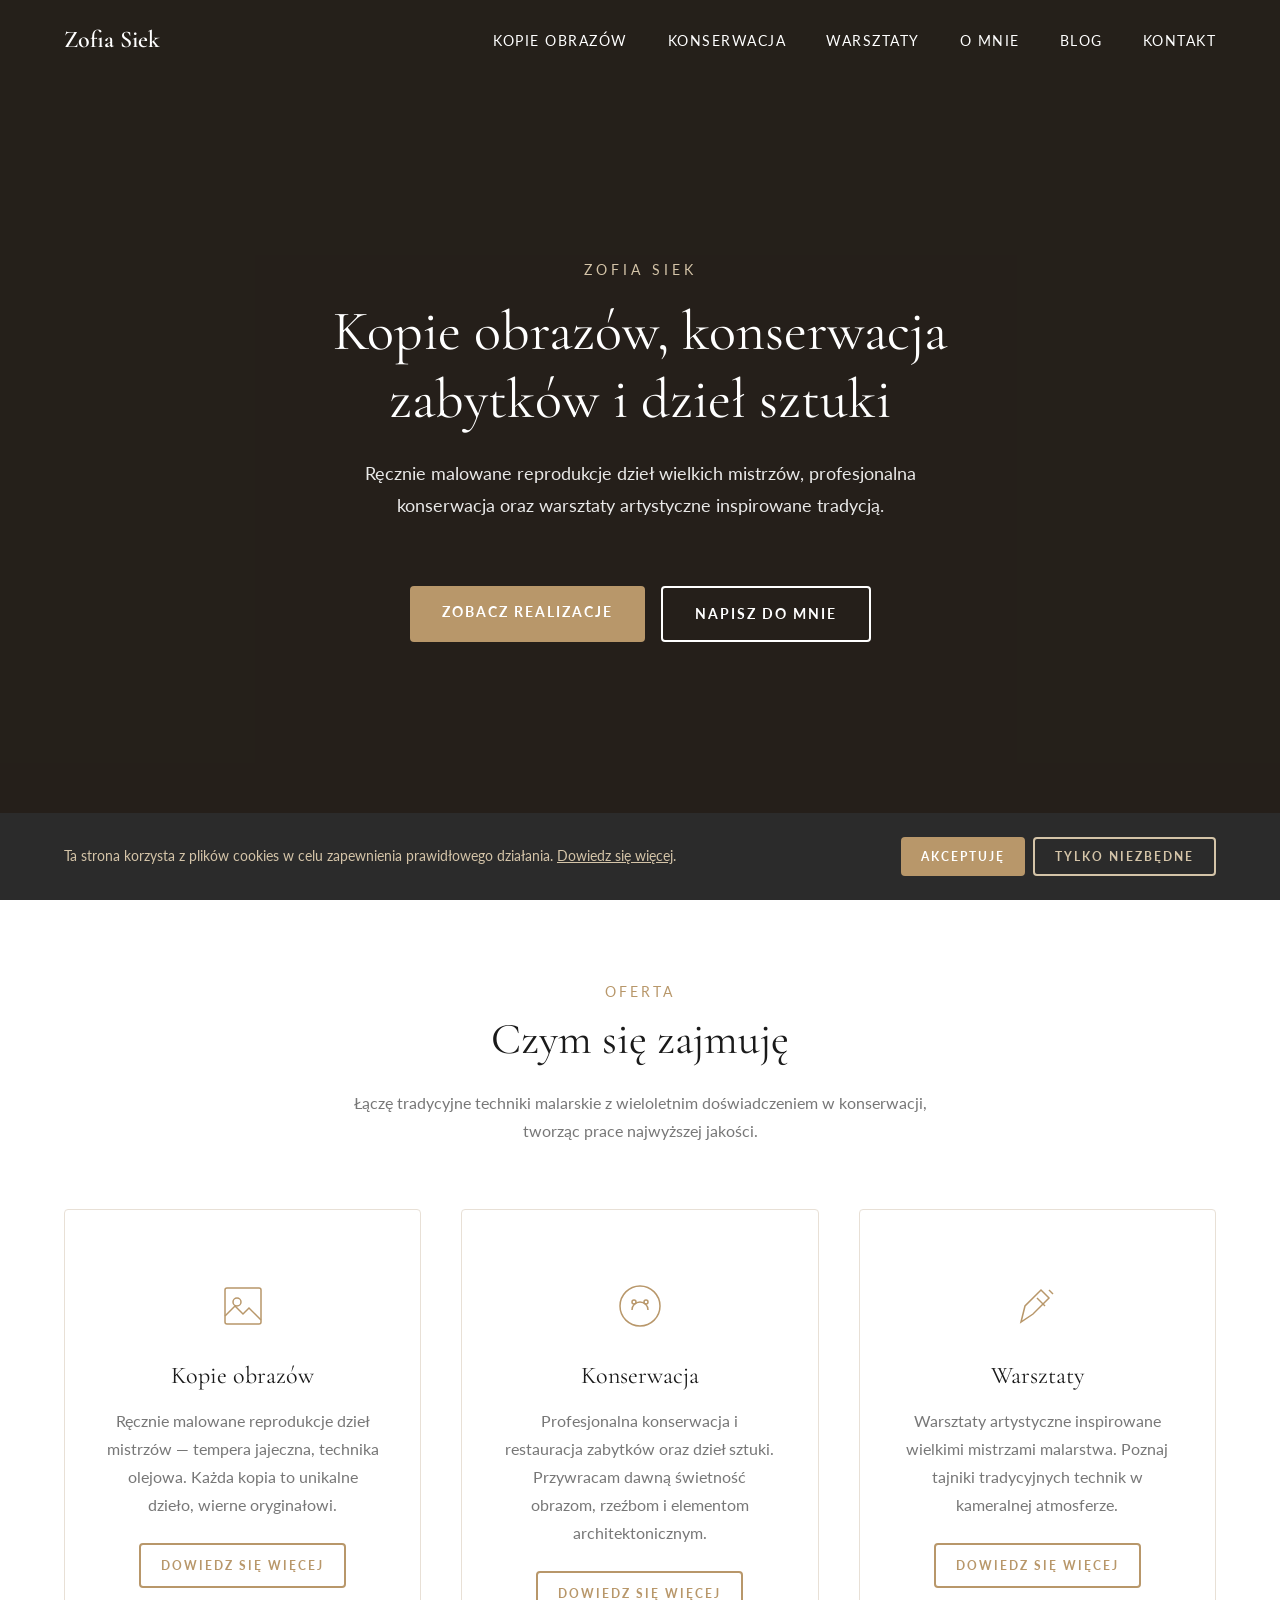
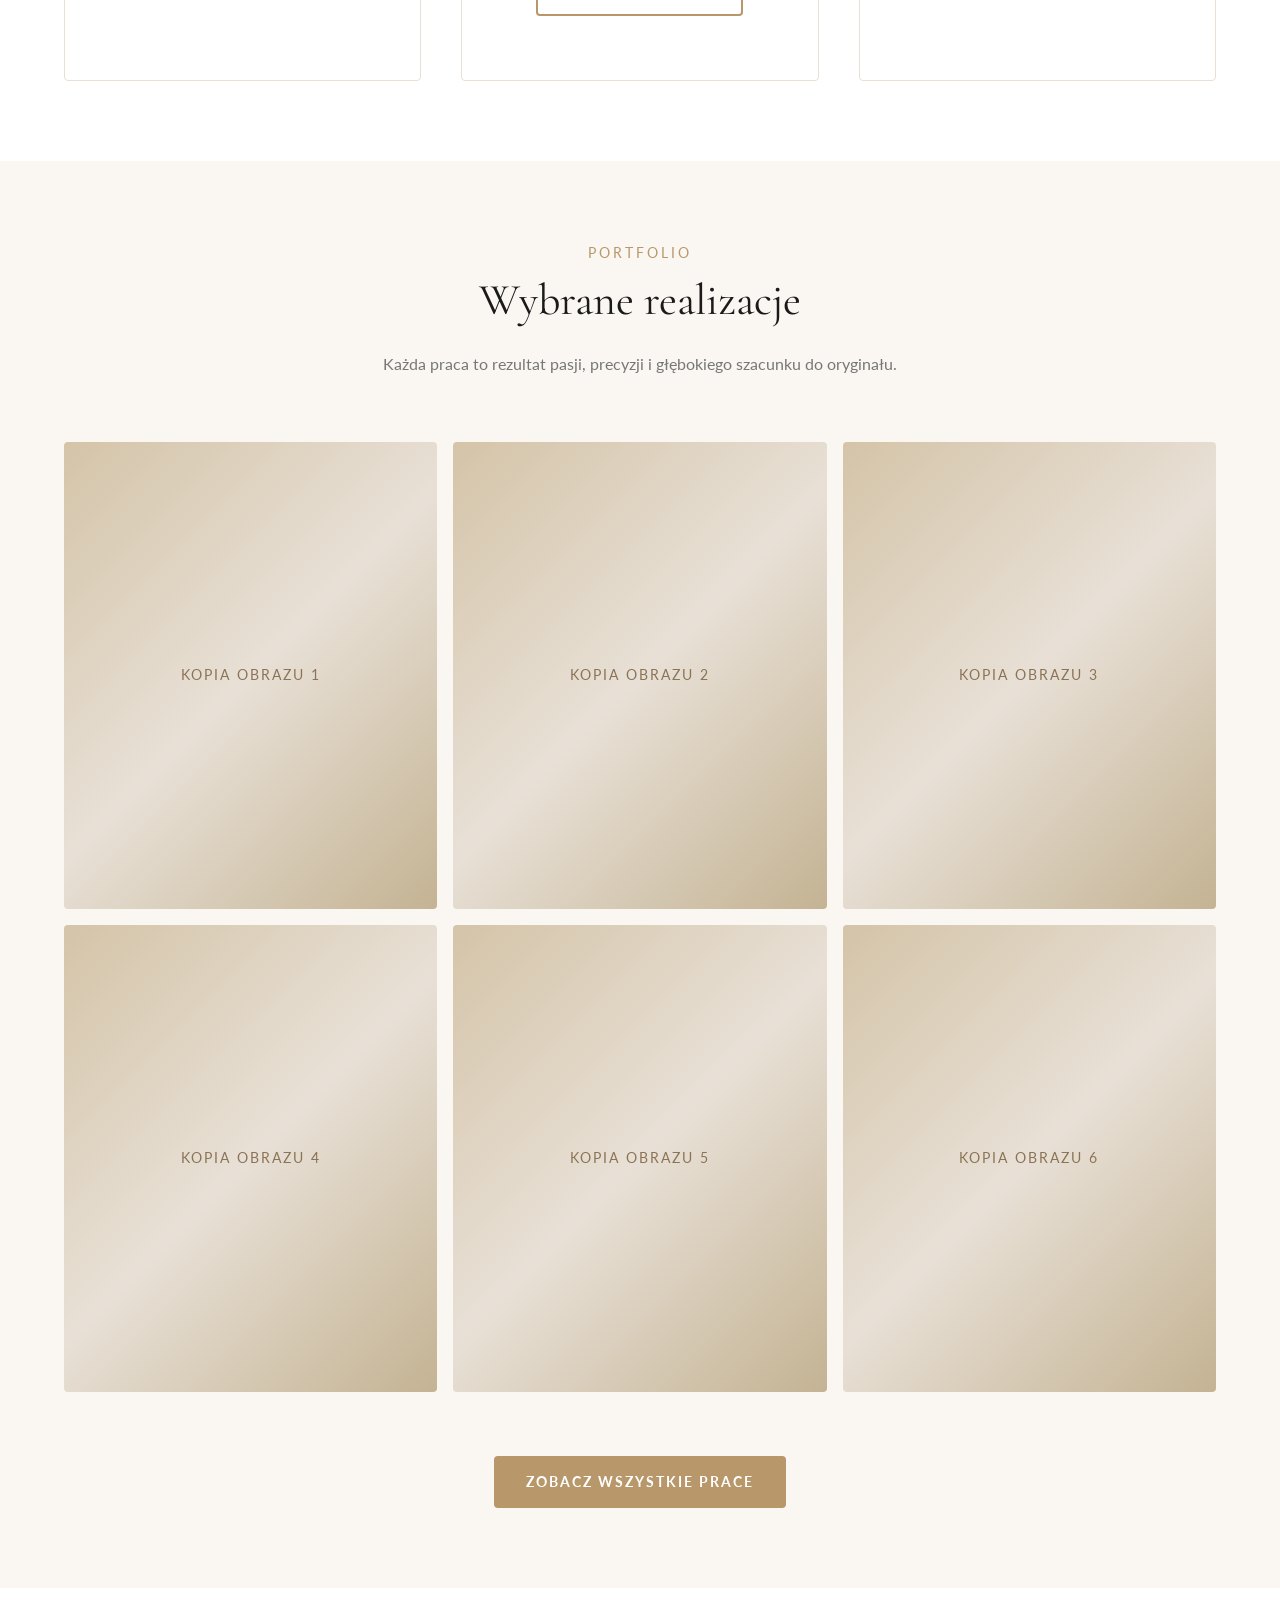
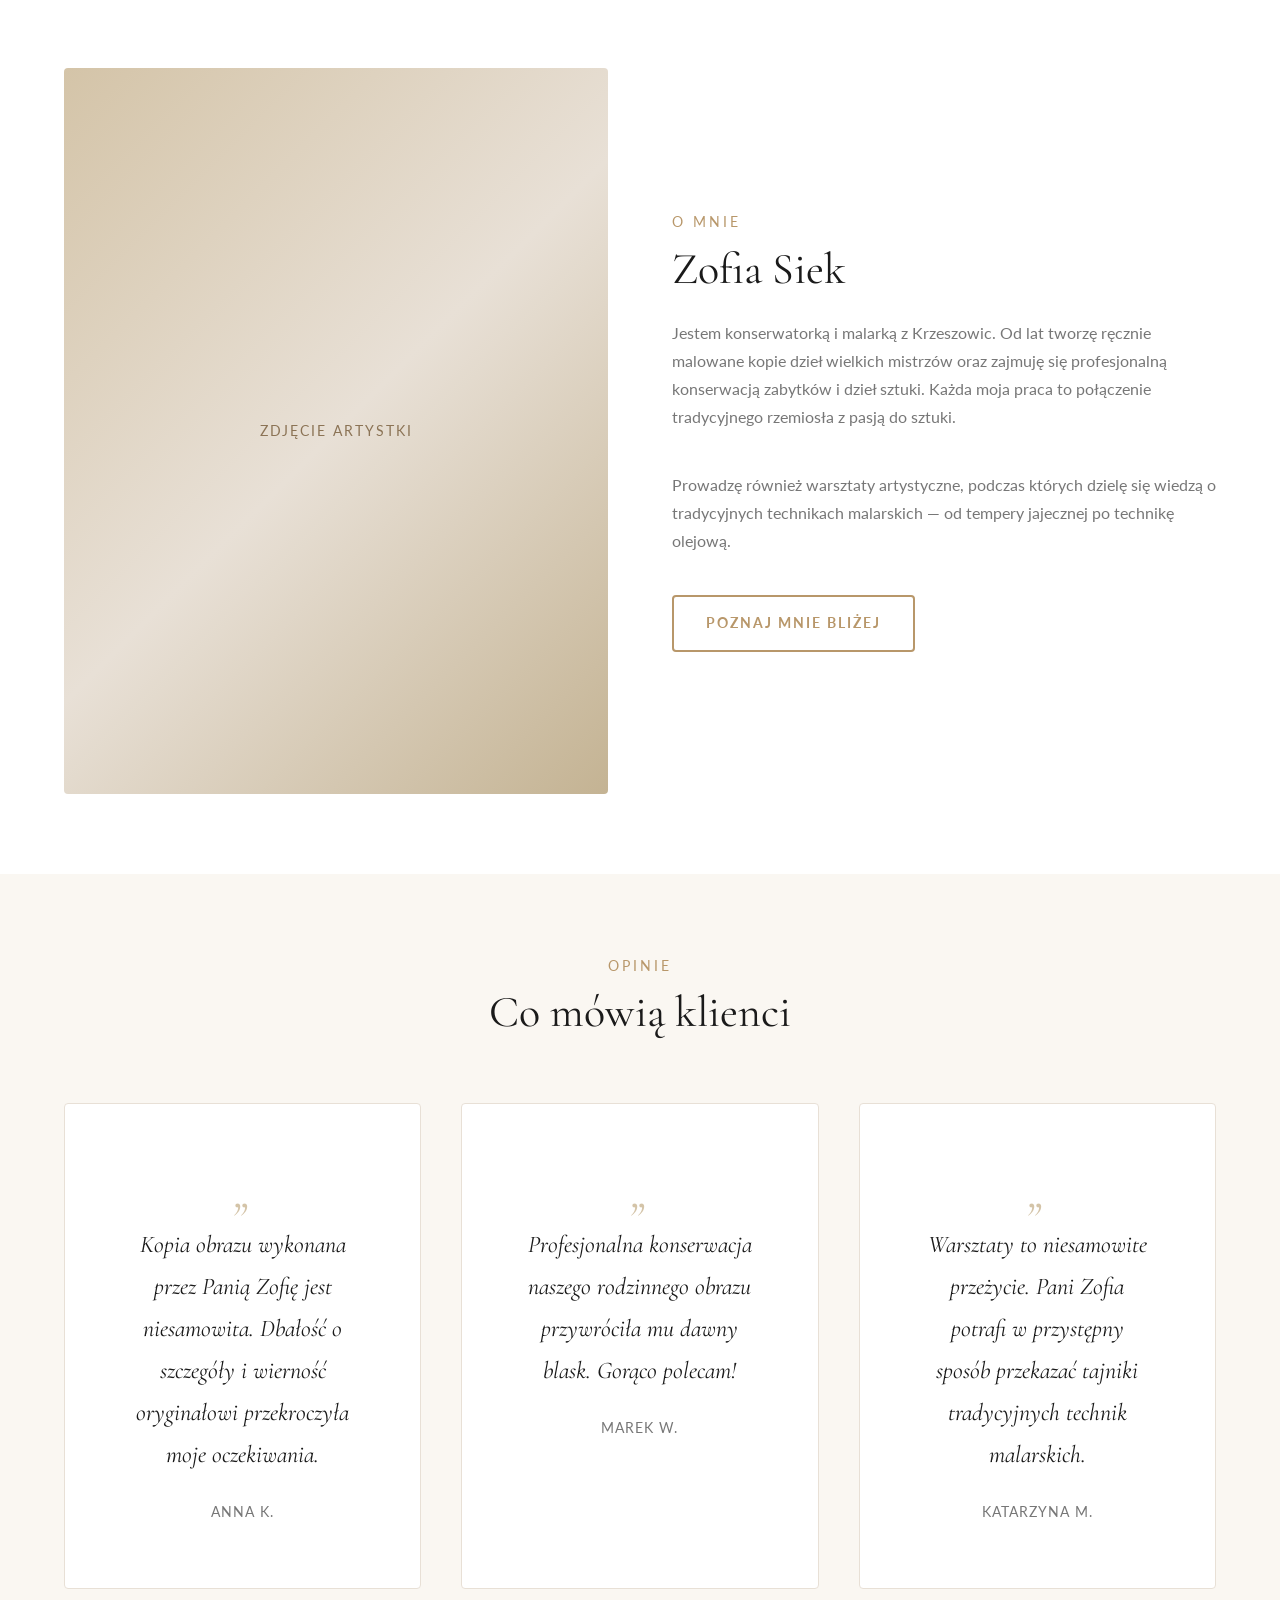
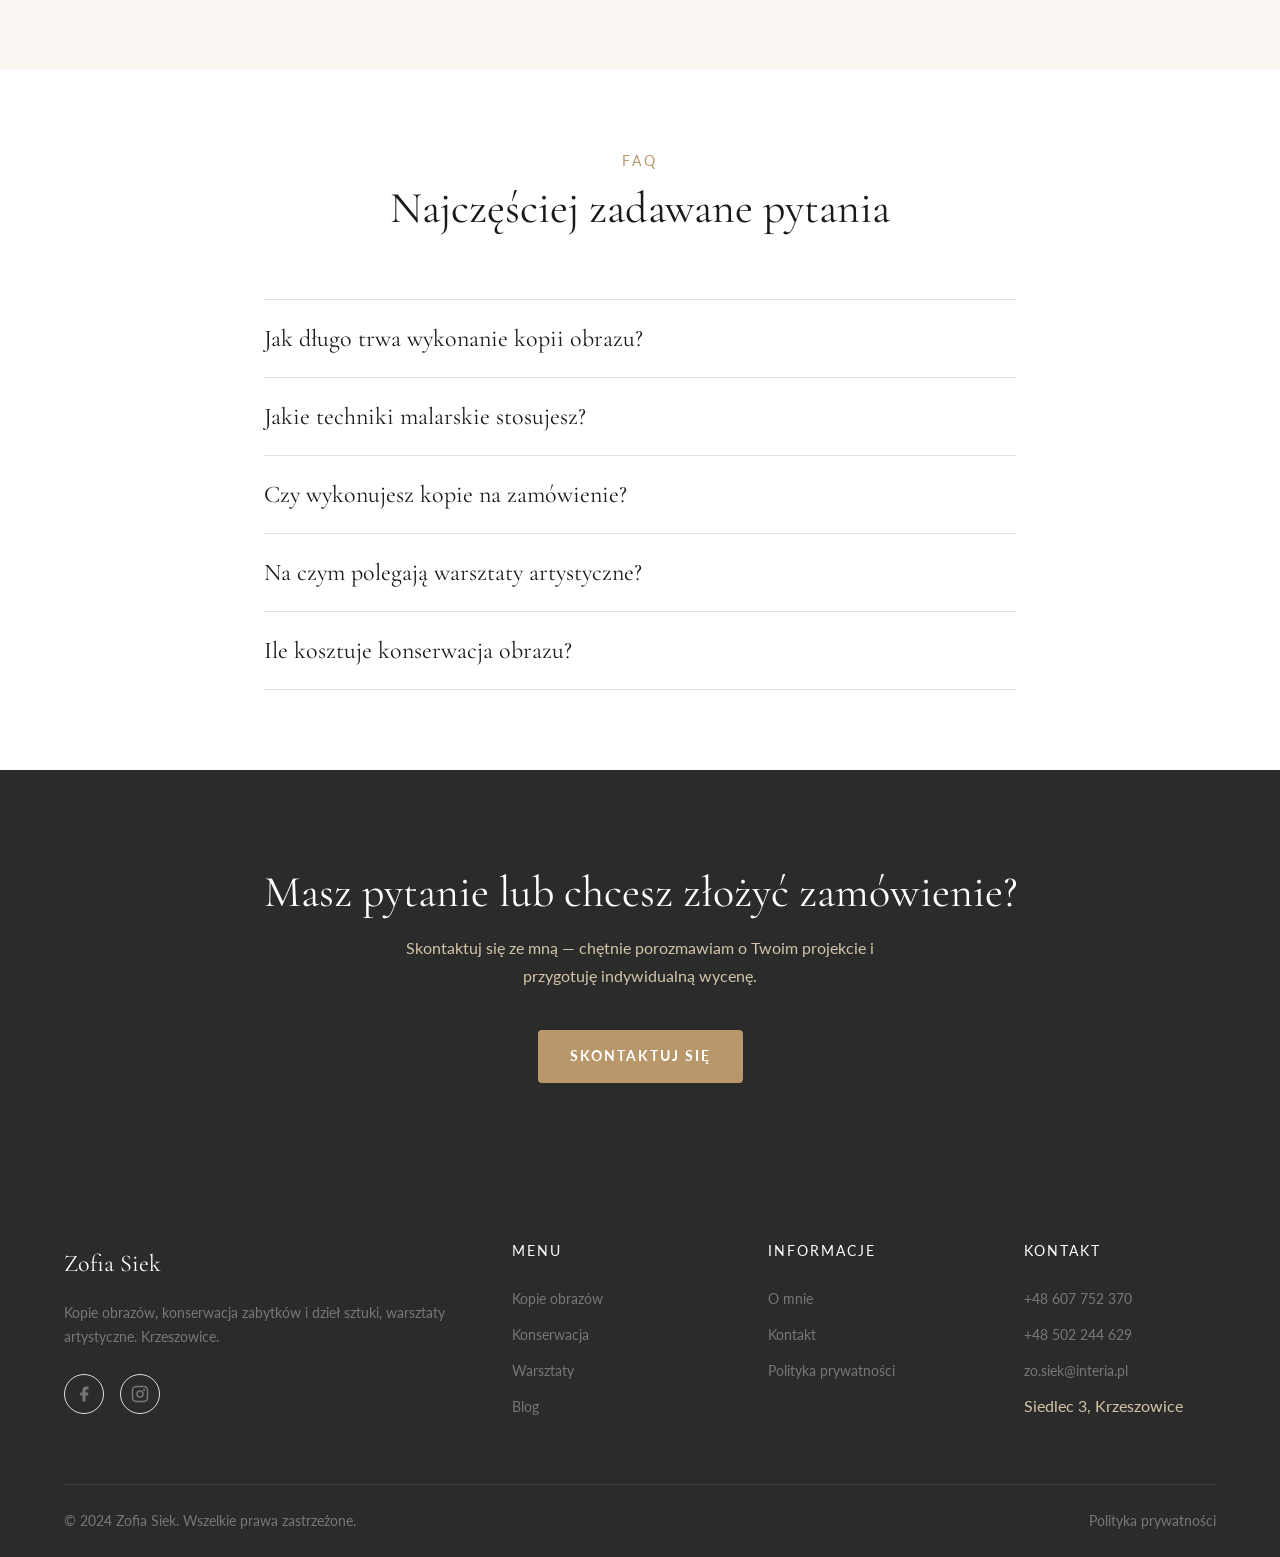
==== index.html @ 78a15cb3 "update" ====
<!DOCTYPE html>
<html lang="pl">
<head>
  <meta charset="UTF-8">
  <meta name="viewport" content="width=device-width, initial-scale=1.0">
  <title>Zofia Siek — Kopie obrazów, konserwacja zabytków i dzieł sztuki</title>
  <meta name="description" content="Ręcznie malowane kopie obrazów, profesjonalna konserwacja zabytków i dzieł sztuki oraz warsztaty artystyczne. Zofia Siek — Krzeszowice.">
  <meta name="keywords" content="kopie obrazów, konserwacja zabytków, konserwacja dzieł sztuki, warsztaty artystyczne, malarstwo, tempera, Krzeszowice">
  <meta name="author" content="Zofia Siek">
  <meta name="robots" content="index, follow">
  <link rel="canonical" href="https://zofiasiek.pl/">

  <!-- Open Graph -->
  <meta property="og:type" content="website">
  <meta property="og:title" content="Zofia Siek — Kopie obrazów, konserwacja zabytków i dzieł sztuki">
  <meta property="og:description" content="Ręcznie malowane kopie obrazów, profesjonalna konserwacja zabytków i dzieł sztuki oraz warsztaty artystyczne.">
  <meta property="og:url" content="https://zofiasiek.pl/">
  <meta property="og:locale" content="pl_PL">
  <meta property="og:site_name" content="Zofia Siek">

  <!-- Fonts -->
  <link rel="preconnect" href="https://fonts.googleapis.com">
  <link rel="preconnect" href="https://fonts.gstatic.com" crossorigin>
  <link href="https://fonts.googleapis.com/css2?family=Cormorant+Garamond:ital,wght@0,400;0,500;0,600;1,400&family=Lato:wght@300;400;700&display=swap" rel="stylesheet">

  <link rel="stylesheet" href="css/style.css">

  <!-- Structured Data -->
  <script type="application/ld+json">
  {
    "@context": "https://schema.org",
    "@type": "LocalBusiness",
    "name": "Zofia Siek — Kopie obrazów i konserwacja",
    "description": "Ręcznie malowane kopie obrazów, konserwacja zabytków i dzieł sztuki, warsztaty artystyczne",
    "url": "https://zofiasiek.pl",
    "telephone": "+48607752370",
    "email": "zo.siek@interia.pl",
    "address": {
      "@type": "PostalAddress",
      "streetAddress": "Siedlec 3",
      "addressLocality": "Krzeszowice",
      "addressCountry": "PL"
    },
    "sameAs": [
      "https://pl-pl.facebook.com/Zofia.siekart",
      "https://www.instagram.com/zofia.siekart/"
    ]
  }
  </script>
</head>
<body>

  <!-- Header -->
  <header class="header header--transparent">
    <div class="header__inner">
      <a href="index.html" class="header__logo">Zofia Siek</a>
      <nav>
        <button class="nav__toggle" aria-label="Otwórz menu nawigacji">
          <span></span><span></span><span></span>
        </button>
        <ul class="nav__list">
          <li><a href="kopie-obrazow.html" class="nav__link">Kopie obrazów</a></li>
          <li><a href="konserwacja.html" class="nav__link">Konserwacja</a></li>
          <li><a href="warsztaty.html" class="nav__link">Warsztaty</a></li>
          <li><a href="o-mnie.html" class="nav__link">O mnie</a></li>
          <li><a href="blog.html" class="nav__link">Blog</a></li>
          <li><a href="kontakt.html" class="nav__link">Kontakt</a></li>
        </ul>
      </nav>
    </div>
  </header>
  <div class="mobile-nav-overlay"></div>

  <!-- Hero -->
  <section class="hero">
    <div class="hero__bg" style="background-image: url('img/hero.jpg');"></div>
    <div class="hero__content">
      <p class="hero__subtitle">Zofia Siek</p>
      <h1 class="hero__title">Kopie obrazów, konserwacja zabytków i&nbsp;dzieł sztuki</h1>
      <p class="hero__description">Ręcznie malowane reprodukcje dzieł wielkich mistrzów, profesjonalna konserwacja oraz warsztaty artystyczne inspirowane tradycją.</p>
      <div class="hero__actions">
        <a href="kopie-obrazow.html" class="btn btn--primary">Zobacz realizacje</a>
        <a href="kontakt.html" class="btn btn--white">Napisz do mnie</a>
      </div>
    </div>
  </section>

  <!-- Services -->
  <section class="section text-center">
    <div class="container">
      <p class="section-subtitle reveal">Oferta</p>
      <h2 class="section-title reveal">Czym się zajmuję</h2>
      <p class="section-description reveal">Łączę tradycyjne techniki malarskie z wieloletnim doświadczeniem w konserwacji, tworząc prace najwyższej jakości.</p>

      <div class="grid grid--3">
        <!-- Kopie -->
        <div class="service-card reveal">
          <div class="service-card__icon">
            <svg viewBox="0 0 48 48"><rect x="6" y="6" width="36" height="36" rx="2"/><circle cx="18" cy="20" r="4"/><path d="M6 34l10-10 8 8 6-6 12 12"/></svg>
          </div>
          <h3 class="service-card__title">Kopie obrazów</h3>
          <p class="service-card__text">Ręcznie malowane reprodukcje dzieł mistrzów — tempera jajeczna, technika olejowa. Każda kopia to unikalne dzieło, wierne oryginałowi.</p>
          <a href="kopie-obrazow.html" class="btn btn--outline btn--small">Dowiedz się więcej</a>
        </div>

        <!-- Konserwacja -->
        <div class="service-card reveal">
          <div class="service-card__icon">
            <svg viewBox="0 0 48 48"><path d="M24 4C12.95 4 4 12.95 4 24s8.95 20 20 20 20-8.95 20-20S35.05 4 24 4z"/><path d="M16 28c0-4.42 3.58-8 8-8s8 3.58 8 8"/><circle cx="18" cy="20" r="2"/><circle cx="30" cy="20" r="2"/></svg>
          </div>
          <h3 class="service-card__title">Konserwacja</h3>
          <p class="service-card__text">Profesjonalna konserwacja i restauracja zabytków oraz dzieł sztuki. Przywracam dawną świetność obrazom, rzeźbom i elementom architektonicznym.</p>
          <a href="konserwacja.html" class="btn btn--outline btn--small">Dowiedz się więcej</a>
        </div>

        <!-- Warsztaty -->
        <div class="service-card reveal">
          <div class="service-card__icon">
            <svg viewBox="0 0 48 48"><path d="M8 40l4-16L28 8l8 8-16 16z"/><path d="M24 16l8 8"/><path d="M36 8l4 4"/></svg>
          </div>
          <h3 class="service-card__title">Warsztaty</h3>
          <p class="service-card__text">Warsztaty artystyczne inspirowane wielkimi mistrzami malarstwa. Poznaj tajniki tradycyjnych technik w kameralnej atmosferze.</p>
          <a href="warsztaty.html" class="btn btn--outline btn--small">Dowiedz się więcej</a>
        </div>
      </div>
    </div>
  </section>

  <!-- Gallery Preview -->
  <section class="section section--warm text-center">
    <div class="container">
      <p class="section-subtitle reveal">Portfolio</p>
      <h2 class="section-title reveal">Wybrane realizacje</h2>
      <p class="section-description reveal">Każda praca to rezultat pasji, precyzji i głębokiego szacunku do oryginału.</p>

      <div class="gallery-grid reveal">
        <div class="gallery-item">
          <div class="img-placeholder">Kopia obrazu 1</div>
          <div class="gallery-item__overlay">
            <span class="gallery-item__title">Dama z gronostajem</span>
            <span class="gallery-item__meta">Kopia — tempera jajeczna</span>
          </div>
        </div>
        <div class="gallery-item">
          <div class="img-placeholder">Kopia obrazu 2</div>
          <div class="gallery-item__overlay">
            <span class="gallery-item__title">Madonna Sykstyńska</span>
            <span class="gallery-item__meta">Kopia — technika olejowa</span>
          </div>
        </div>
        <div class="gallery-item">
          <div class="img-placeholder">Kopia obrazu 3</div>
          <div class="gallery-item__overlay">
            <span class="gallery-item__title">Konserwacja ołtarza</span>
            <span class="gallery-item__meta">Konserwacja — drewno polichromowane</span>
          </div>
        </div>
        <div class="gallery-item">
          <div class="img-placeholder">Kopia obrazu 4</div>
          <div class="gallery-item__overlay">
            <span class="gallery-item__title">Portret renesansowy</span>
            <span class="gallery-item__meta">Kopia — technika olejowa</span>
          </div>
        </div>
        <div class="gallery-item">
          <div class="img-placeholder">Kopia obrazu 5</div>
          <div class="gallery-item__overlay">
            <span class="gallery-item__title">Ikona bizantyjska</span>
            <span class="gallery-item__meta">Kopia — tempera na desce</span>
          </div>
        </div>
        <div class="gallery-item">
          <div class="img-placeholder">Kopia obrazu 6</div>
          <div class="gallery-item__overlay">
            <span class="gallery-item__title">Pejzaż romantyczny</span>
            <span class="gallery-item__meta">Kopia — technika olejowa</span>
          </div>
        </div>
      </div>

      <div style="margin-top: var(--space-xl);">
        <a href="kopie-obrazow.html" class="btn btn--primary reveal">Zobacz wszystkie prace</a>
      </div>
    </div>
  </section>

  <!-- About Teaser -->
  <section class="section">
    <div class="container">
      <div class="about-teaser">
        <div class="about-teaser__image reveal">
          <div class="img-placeholder" style="height: 100%;">Zdjęcie artystki</div>
        </div>
        <div class="reveal">
          <p class="about-teaser__subtitle">O mnie</p>
          <h2 class="about-teaser__title">Zofia Siek</h2>
          <p class="about-teaser__text">
            Jestem konserwatorką i malarką z Krzeszowic. Od lat tworzę ręcznie malowane kopie dzieł wielkich mistrzów oraz zajmuję się profesjonalną konserwacją zabytków i dzieł sztuki. Każda moja praca to połączenie tradycyjnego rzemiosła z pasją do sztuki.
          </p>
          <p class="about-teaser__text">
            Prowadzę również warsztaty artystyczne, podczas których dzielę się wiedzą o tradycyjnych technikach malarskich — od tempery jajecznej po technikę olejową.
          </p>
          <a href="o-mnie.html" class="btn btn--outline">Poznaj mnie bliżej</a>
        </div>
      </div>
    </div>
  </section>

  <!-- Testimonials -->
  <section class="section section--warm text-center">
    <div class="container">
      <p class="section-subtitle reveal">Opinie</p>
      <h2 class="section-title reveal">Co mówią klienci</h2>

      <div class="grid grid--3" style="margin-top: var(--space-xl);">
        <div class="testimonial-card reveal">
          <div class="testimonial-card__quote">
            Kopia obrazu wykonana przez Panią Zofię jest niesamowita. Dbałość o szczegóły i wierność oryginałowi przekroczyła moje oczekiwania.
          </div>
          <p class="testimonial-card__author">Anna K.</p>
        </div>
        <div class="testimonial-card reveal">
          <div class="testimonial-card__quote">
            Profesjonalna konserwacja naszego rodzinnego obrazu przywróciła mu dawny blask. Gorąco polecam!
          </div>
          <p class="testimonial-card__author">Marek W.</p>
        </div>
        <div class="testimonial-card reveal">
          <div class="testimonial-card__quote">
            Warsztaty to niesamowite przeżycie. Pani Zofia potrafi w przystępny sposób przekazać tajniki tradycyjnych technik malarskich.
          </div>
          <p class="testimonial-card__author">Katarzyna M.</p>
        </div>
      </div>
    </div>
  </section>

  <!-- FAQ -->
  <section class="section">
    <div class="container container--narrow">
      <div class="text-center">
        <p class="section-subtitle reveal">FAQ</p>
        <h2 class="section-title reveal">Najczęściej zadawane pytania</h2>
      </div>

      <div class="faq-list" style="margin-top: var(--space-xl);">
        <div class="faq-item reveal">
          <button class="faq-item__question">
            Jak długo trwa wykonanie kopii obrazu?
            <svg class="faq-item__icon" viewBox="0 0 24 24"><line x1="12" y1="5" x2="12" y2="19"/><line x1="5" y1="12" x2="19" y2="12"/></svg>
          </button>
          <div class="faq-item__answer">
            <p>Czas realizacji zależy od rozmiaru i stopnia skomplikowania dzieła. Proste kopie mogą powstać w ciągu 2–4 tygodni, natomiast bardziej złożone prace mogą wymagać 2–3 miesięcy. Każde zlecenie wyceniam indywidualnie.</p>
          </div>
        </div>

        <div class="faq-item reveal">
          <button class="faq-item__question">
            Jakie techniki malarskie stosujesz?
            <svg class="faq-item__icon" viewBox="0 0 24 24"><line x1="12" y1="5" x2="12" y2="19"/><line x1="5" y1="12" x2="19" y2="12"/></svg>
          </button>
          <div class="faq-item__answer">
            <p>Pracuję głównie w technice tempery jajecznej oraz w technice olejowej. Dobór techniki zależy od oryginału — staram się jak najwierniej oddać charakter pierwowzoru.</p>
          </div>
        </div>

        <div class="faq-item reveal">
          <button class="faq-item__question">
            Czy wykonujesz kopie na zamówienie?
            <svg class="faq-item__icon" viewBox="0 0 24 24"><line x1="12" y1="5" x2="12" y2="19"/><line x1="5" y1="12" x2="19" y2="12"/></svg>
          </button>
          <div class="faq-item__answer">
            <p>Tak, realizuję indywidualne zamówienia. Wystarczy skontaktować się ze mną z opisem lub zdjęciem oryginału, a przygotuję wycenę i termin realizacji.</p>
          </div>
        </div>

        <div class="faq-item reveal">
          <button class="faq-item__question">
            Na czym polegają warsztaty artystyczne?
            <svg class="faq-item__icon" viewBox="0 0 24 24"><line x1="12" y1="5" x2="12" y2="19"/><line x1="5" y1="12" x2="19" y2="12"/></svg>
          </button>
          <div class="faq-item__answer">
            <p>Warsztaty obejmują naukę tradycyjnych technik malarskich — od przygotowania podłoża, przez mieszanie pigmentów, po samo malowanie. Zajęcia prowadzę w kameralnych grupach, co pozwala na indywidualne podejście do każdego uczestnika.</p>
          </div>
        </div>

        <div class="faq-item reveal">
          <button class="faq-item__question">
            Ile kosztuje konserwacja obrazu?
            <svg class="faq-item__icon" viewBox="0 0 24 24"><line x1="12" y1="5" x2="12" y2="19"/><line x1="5" y1="12" x2="19" y2="12"/></svg>
          </button>
          <div class="faq-item__answer">
            <p>Koszt konserwacji zależy od stanu obiektu, jego rozmiaru i zakresu prac. Po wstępnych oględzinach przygotowuję szczegółową wycenę. Zapraszam do kontaktu w celu umówienia konsultacji.</p>
          </div>
        </div>
      </div>
    </div>
  </section>

  <!-- CTA -->
  <section class="section section--dark cta">
    <div class="container">
      <h2 class="cta__title reveal">Masz pytanie lub chcesz złożyć zamówienie?</h2>
      <p class="cta__text reveal">Skontaktuj się ze mną — chętnie porozmawiam o Twoim projekcie i przygotuję indywidualną wycenę.</p>
      <a href="kontakt.html" class="btn btn--primary reveal">Skontaktuj się</a>
    </div>
  </section>

  <!-- Footer -->
  <footer class="footer">
    <div class="container">
      <div class="footer__grid">
        <div>
          <div class="footer__brand">Zofia Siek</div>
          <p class="footer__description">Kopie obrazów, konserwacja zabytków i dzieł sztuki, warsztaty artystyczne. Krzeszowice.</p>
          <div class="social-links">
            <a href="https://pl-pl.facebook.com/Zofia.siekart" target="_blank" rel="noopener noreferrer" aria-label="Facebook">
              <svg viewBox="0 0 24 24"><path d="M18 2h-3a5 5 0 00-5 5v3H7v4h3v8h4v-8h3l1-4h-4V7a1 1 0 011-1h3z"/></svg>
            </a>
            <a href="https://www.instagram.com/zofia.siekart/" target="_blank" rel="noopener noreferrer" aria-label="Instagram">
              <svg viewBox="0 0 24 24"><rect x="2" y="2" width="20" height="20" rx="5" ry="5" fill="none" stroke="currentColor" stroke-width="2"/><circle cx="12" cy="12" r="4" fill="none" stroke="currentColor" stroke-width="2"/><circle cx="17.5" cy="6.5" r="1.5"/></svg>
            </a>
          </div>
        </div>
        <div>
          <h4 class="footer__heading">Menu</h4>
          <ul class="footer__links">
            <li><a href="kopie-obrazow.html">Kopie obrazów</a></li>
            <li><a href="konserwacja.html">Konserwacja</a></li>
            <li><a href="warsztaty.html">Warsztaty</a></li>
            <li><a href="blog.html">Blog</a></li>
          </ul>
        </div>
        <div>
          <h4 class="footer__heading">Informacje</h4>
          <ul class="footer__links">
            <li><a href="o-mnie.html">O mnie</a></li>
            <li><a href="kontakt.html">Kontakt</a></li>
            <li><a href="polityka-prywatnosci.html">Polityka prywatności</a></li>
          </ul>
        </div>
        <div>
          <h4 class="footer__heading">Kontakt</h4>
          <ul class="footer__links">
            <li><a href="tel:+48607752370">+48 607 752 370</a></li>
            <li><a href="tel:+48502244629">+48 502 244 629</a></li>
            <li><a href="mailto:zo.siek@interia.pl">zo.siek@interia.pl</a></li>
            <li>Siedlec 3, Krzeszowice</li>
          </ul>
        </div>
      </div>
      <div class="footer__bottom">
        <span>&copy; 2024 Zofia Siek. Wszelkie prawa zastrzeżone.</span>
        <a href="polityka-prywatnosci.html">Polityka prywatności</a>
      </div>
    </div>
  </footer>

  <!-- Cookie Consent -->
  <div class="cookie-banner" role="dialog" aria-label="Informacja o plikach cookies">
    <div class="cookie-banner__inner">
      <p class="cookie-banner__text">Ta strona korzysta z plików cookies w celu zapewnienia prawidłowego działania. <a href="polityka-prywatnosci.html">Dowiedz się więcej</a>.</p>
      <div class="cookie-banner__actions">
        <button class="btn btn--primary btn--small" data-accept>Akceptuję</button>
        <button class="btn btn--outline btn--small" data-reject style="border-color: var(--color-footer-text); color: var(--color-footer-text);">Tylko niezbędne</button>
      </div>
    </div>
  </div>

  <!-- Mobile Phone CTA -->
  <a href="tel:+48607752370" class="mobile-cta" aria-label="Zadzwoń">
    <svg viewBox="0 0 24 24"><path d="M22 16.92v3a2 2 0 01-2.18 2 19.79 19.79 0 01-8.63-3.07 19.5 19.5 0 01-6-6 19.79 19.79 0 01-3.07-8.67A2 2 0 014.11 2h3a2 2 0 012 1.72 12.84 12.84 0 00.7 2.81 2 2 0 01-.45 2.11L8.09 9.91a16 16 0 006 6l1.27-1.27a2 2 0 012.11-.45 12.84 12.84 0 002.81.7A2 2 0 0122 16.92z"/></svg>
  </a>

  <!-- Scroll to Top -->
  <button class="scroll-top" aria-label="Wróć na górę">
    <svg viewBox="0 0 24 24"><polyline points="18 15 12 9 6 15"/></svg>
  </button>

  <script src="js/main.js"></script>
</body>
</html>
---- css/style.css ----
/* ============================================================
   Zofia Siek — Kopie obrazów, konserwacja, warsztaty
   Design system & styles
   ============================================================ */

/* ----- 1. Custom Properties ----- */
:root {
  /* Colors */
  --color-bg: #ffffff;
  --color-bg-warm: #faf7f2;
  --color-bg-dark: #2b2b2b;
  --color-text: #2b2b2b;
  --color-heading: #1a1a1a;
  --color-muted: #777777;
  --color-accent: #b8976a;
  --color-accent-dark: #8b7355;
  --color-accent-light: #d4c4a8;
  --color-border: #e8e0d6;
  --color-footer-text: #d4c4a8;
  --color-white: #ffffff;
  --color-overlay: rgba(20, 18, 15, 0.55);
  --color-success: #4a7c59;
  --color-error: #c0392b;

  /* Typography */
  --font-heading: 'Cormorant Garamond', 'Georgia', serif;
  --font-body: 'Lato', 'Segoe UI', sans-serif;
  --fs-base: 1rem;
  --fs-sm: 0.875rem;
  --fs-lg: 1.125rem;
  --fs-xl: 1.5rem;
  --fs-2xl: 2rem;
  --fs-3xl: 2.75rem;
  --fs-4xl: 3.5rem;
  --lh-body: 1.75;
  --lh-heading: 1.2;

  /* Spacing */
  --space-xs: 0.5rem;
  --space-sm: 1rem;
  --space-md: 1.5rem;
  --space-lg: 2.5rem;
  --space-xl: 4rem;
  --space-2xl: 6rem;
  --space-section: 5rem;

  /* Layout */
  --container-max: 1200px;
  --container-narrow: 800px;
  --header-height: 80px;
  --border-radius: 4px;

  /* Transitions */
  --transition: 0.3s ease;
  --transition-slow: 0.6s ease;
}

/* ----- 2. Reset & Base ----- */
*,
*::before,
*::after {
  margin: 0;
  padding: 0;
  box-sizing: border-box;
}

html {
  scroll-behavior: smooth;
  -webkit-text-size-adjust: 100%;
}

body {
  font-family: var(--font-body);
  font-size: var(--fs-base);
  line-height: var(--lh-body);
  color: var(--color-text);
  background-color: var(--color-bg);
  -webkit-font-smoothing: antialiased;
  -moz-osx-font-smoothing: grayscale;
}

img {
  max-width: 100%;
  height: auto;
  display: block;
}

a {
  color: var(--color-accent-dark);
  text-decoration: none;
  transition: color var(--transition);
}

a:hover {
  color: var(--color-accent);
}

ul, ol {
  list-style: none;
}

button {
  font-family: inherit;
  cursor: pointer;
  border: none;
  background: none;
}

/* ----- 3. Typography ----- */
h1, h2, h3, h4, h5, h6 {
  font-family: var(--font-heading);
  color: var(--color-heading);
  line-height: var(--lh-heading);
  font-weight: 400;
}

h1 { font-size: var(--fs-4xl); }
h2 { font-size: var(--fs-3xl); }
h3 { font-size: var(--fs-2xl); }
h4 { font-size: var(--fs-xl); }

p + p { margin-top: var(--space-sm); }

.section-subtitle {
  font-family: var(--font-body);
  font-size: var(--fs-sm);
  text-transform: uppercase;
  letter-spacing: 3px;
  color: var(--color-accent);
  margin-bottom: var(--space-xs);
}

.section-title {
  margin-bottom: var(--space-md);
}

.section-description {
  color: var(--color-muted);
  max-width: 600px;
  margin: 0 auto var(--space-xl);
}

/* ----- 4. Layout ----- */
.container {
  width: 100%;
  max-width: var(--container-max);
  margin: 0 auto;
  padding: 0 var(--space-md);
}

.container--narrow {
  max-width: var(--container-narrow);
}

.section {
  padding: var(--space-section) 0;
}

.section--warm {
  background-color: var(--color-bg-warm);
}

.section--dark {
  background-color: var(--color-bg-dark);
  color: var(--color-footer-text);
}

.section--dark h2,
.section--dark h3 {
  color: var(--color-white);
}

.text-center {
  text-align: center;
}

.grid {
  display: grid;
  gap: var(--space-lg);
}

.grid--2 { grid-template-columns: repeat(2, 1fr); }
.grid--3 { grid-template-columns: repeat(3, 1fr); }
.grid--4 { grid-template-columns: repeat(4, 1fr); }

/* ----- 5. Buttons ----- */
.btn {
  display: inline-block;
  padding: 0.875rem 2rem;
  font-family: var(--font-body);
  font-size: var(--fs-sm);
  font-weight: 700;
  text-transform: uppercase;
  letter-spacing: 2px;
  border-radius: var(--border-radius);
  transition: all var(--transition);
  text-align: center;
}

.btn--primary {
  background-color: var(--color-accent);
  color: var(--color-white);
}

.btn--primary:hover {
  background-color: var(--color-accent-dark);
  color: var(--color-white);
}

.btn--outline {
  border: 2px solid var(--color-accent);
  color: var(--color-accent);
  background: transparent;
}

.btn--outline:hover {
  background-color: var(--color-accent);
  color: var(--color-white);
}

.btn--white {
  border: 2px solid var(--color-white);
  color: var(--color-white);
  background: transparent;
}

.btn--white:hover {
  background-color: var(--color-white);
  color: var(--color-heading);
}

.btn--small {
  padding: 0.625rem 1.25rem;
  font-size: 0.75rem;
}

/* ----- 6. Header & Navigation ----- */
.header {
  position: fixed;
  top: 0;
  left: 0;
  width: 100%;
  height: var(--header-height);
  z-index: 1000;
  transition: all var(--transition);
}

.header--transparent {
  background: transparent;
}

.header--solid {
  background: var(--color-white);
  box-shadow: 0 2px 20px rgba(0, 0, 0, 0.08);
}

.header__inner {
  display: flex;
  align-items: center;
  justify-content: space-between;
  height: 100%;
  max-width: var(--container-max);
  margin: 0 auto;
  padding: 0 var(--space-md);
}

.header__logo {
  font-family: var(--font-heading);
  font-size: var(--fs-xl);
  font-weight: 600;
  color: var(--color-heading);
  transition: color var(--transition);
}

.header--transparent .header__logo {
  color: var(--color-white);
}

.header--solid .header__logo {
  color: var(--color-heading);
}

.nav__list {
  display: flex;
  align-items: center;
  gap: var(--space-lg);
}

.nav__link {
  font-size: var(--fs-sm);
  font-weight: 400;
  text-transform: uppercase;
  letter-spacing: 1.5px;
  position: relative;
  padding: 0.25rem 0;
}

.nav__link::after {
  content: '';
  position: absolute;
  bottom: 0;
  left: 0;
  width: 0;
  height: 2px;
  background-color: var(--color-accent);
  transition: width var(--transition);
}

.nav__link:hover::after,
.nav__link--active::after {
  width: 100%;
}

.header--transparent .nav__link {
  color: var(--color-white);
}

.header--solid .nav__link {
  color: var(--color-text);
}

/* Hamburger */
.nav__toggle {
  display: none;
  flex-direction: column;
  gap: 5px;
  width: 28px;
  padding: 0;
  z-index: 1001;
}

.nav__toggle span {
  display: block;
  width: 100%;
  height: 2px;
  background-color: var(--color-heading);
  transition: all var(--transition);
}

.header--transparent .nav__toggle span {
  background-color: var(--color-white);
}

.nav__toggle.active span:nth-child(1) {
  transform: rotate(45deg) translate(5px, 5px);
}

.nav__toggle.active span:nth-child(2) {
  opacity: 0;
}

.nav__toggle.active span:nth-child(3) {
  transform: rotate(-45deg) translate(5px, -5px);
}

/* ----- 7. Hero ----- */
.hero {
  position: relative;
  min-height: 100vh;
  display: flex;
  align-items: center;
  justify-content: center;
  text-align: center;
  color: var(--color-white);
  overflow: hidden;
}

.hero__bg {
  position: absolute;
  inset: 0;
  background-size: cover;
  background-position: center;
  background-color: #3a3228;
}

.hero__bg::after {
  content: '';
  position: absolute;
  inset: 0;
  background: var(--color-overlay);
}

.hero__content {
  position: relative;
  z-index: 1;
  max-width: 700px;
  padding: 0 var(--space-md);
}

.hero__subtitle {
  font-family: var(--font-body);
  font-size: var(--fs-sm);
  text-transform: uppercase;
  letter-spacing: 4px;
  margin-bottom: var(--space-sm);
  color: var(--color-accent-light);
}

.hero__title {
  font-size: var(--fs-4xl);
  color: var(--color-white);
  margin-bottom: var(--space-md);
  font-weight: 400;
}

.hero__description {
  font-size: var(--fs-lg);
  line-height: 1.8;
  margin-bottom: var(--space-xl);
  opacity: 0.9;
}

.hero__actions {
  display: flex;
  gap: var(--space-sm);
  justify-content: center;
  flex-wrap: wrap;
}

/* Page header (subpages) */
.page-header {
  padding: calc(var(--header-height) + var(--space-xl)) 0 var(--space-xl);
  background-color: var(--color-bg-warm);
  text-align: center;
}

.page-header__title {
  margin-bottom: var(--space-xs);
}

.page-header__breadcrumb {
  font-size: var(--fs-sm);
  color: var(--color-muted);
}

.page-header__breadcrumb a {
  color: var(--color-muted);
}

.page-header__breadcrumb a:hover {
  color: var(--color-accent);
}

/* ----- 8. Service Cards ----- */
.service-card {
  text-align: center;
  padding: var(--space-xl) var(--space-lg);
  background: var(--color-white);
  border: 1px solid var(--color-border);
  border-radius: var(--border-radius);
  transition: all var(--transition);
}

.service-card:hover {
  transform: translateY(-4px);
  box-shadow: 0 12px 40px rgba(0, 0, 0, 0.08);
}

.service-card__icon {
  width: 64px;
  height: 64px;
  margin: 0 auto var(--space-md);
  display: flex;
  align-items: center;
  justify-content: center;
  color: var(--color-accent);
}

.service-card__icon svg {
  width: 48px;
  height: 48px;
  stroke: currentColor;
  stroke-width: 1.5;
  fill: none;
}

.service-card__title {
  font-size: var(--fs-xl);
  margin-bottom: var(--space-sm);
}

.service-card__text {
  color: var(--color-muted);
  margin-bottom: var(--space-md);
}

/* ----- 9. Gallery ----- */
.gallery-grid {
  display: grid;
  grid-template-columns: repeat(3, 1fr);
  gap: var(--space-sm);
}

.gallery-item {
  position: relative;
  aspect-ratio: 4 / 5;
  overflow: hidden;
  border-radius: var(--border-radius);
  cursor: pointer;
}

.gallery-item img {
  width: 100%;
  height: 100%;
  object-fit: cover;
  transition: transform var(--transition-slow);
}

.gallery-item:hover img {
  transform: scale(1.05);
}

.gallery-item__overlay {
  position: absolute;
  inset: 0;
  background: linear-gradient(to top, rgba(0,0,0,0.7) 0%, transparent 60%);
  display: flex;
  flex-direction: column;
  justify-content: flex-end;
  padding: var(--space-md);
  opacity: 0;
  transition: opacity var(--transition);
}

.gallery-item:hover .gallery-item__overlay {
  opacity: 1;
}

.gallery-item__title {
  font-family: var(--font-heading);
  font-size: var(--fs-lg);
  color: var(--color-white);
  font-weight: 400;
}

.gallery-item__meta {
  font-size: var(--fs-sm);
  color: var(--color-accent-light);
}

/* Image placeholder */
.img-placeholder {
  width: 100%;
  height: 100%;
  background: linear-gradient(135deg, #d4c4a8 0%, #e8e0d6 50%, #c4b393 100%);
  display: flex;
  align-items: center;
  justify-content: center;
  color: var(--color-accent-dark);
  font-size: var(--fs-sm);
  text-transform: uppercase;
  letter-spacing: 2px;
}

/* ----- 10. About Teaser ----- */
.about-teaser {
  display: grid;
  grid-template-columns: 1fr 1fr;
  gap: var(--space-xl);
  align-items: center;
}

.about-teaser__image {
  aspect-ratio: 3 / 4;
  overflow: hidden;
  border-radius: var(--border-radius);
}

.about-teaser__image img {
  width: 100%;
  height: 100%;
  object-fit: cover;
}

.about-teaser__subtitle {
  font-family: var(--font-body);
  font-size: var(--fs-sm);
  text-transform: uppercase;
  letter-spacing: 3px;
  color: var(--color-accent);
  margin-bottom: var(--space-xs);
}

.about-teaser__title {
  margin-bottom: var(--space-md);
}

.about-teaser__text {
  color: var(--color-muted);
  margin-bottom: var(--space-lg);
}

/* ----- 11. Testimonials ----- */
.testimonial-card {
  padding: var(--space-xl);
  background: var(--color-white);
  border: 1px solid var(--color-border);
  border-radius: var(--border-radius);
  text-align: center;
}

.testimonial-card__quote {
  font-family: var(--font-heading);
  font-size: var(--fs-xl);
  font-style: italic;
  color: var(--color-heading);
  margin-bottom: var(--space-md);
  position: relative;
}

.testimonial-card__quote::before {
  content: '\201E';
  font-size: 3rem;
  color: var(--color-accent-light);
  display: block;
  line-height: 1;
  margin-bottom: var(--space-xs);
}

.testimonial-card__author {
  font-size: var(--fs-sm);
  color: var(--color-muted);
  text-transform: uppercase;
  letter-spacing: 1px;
}

/* ----- 12. FAQ ----- */
.faq-item {
  border-bottom: 1px solid var(--color-border);
}

.faq-item:first-child {
  border-top: 1px solid var(--color-border);
}

.faq-item__question {
  display: flex;
  align-items: center;
  justify-content: space-between;
  width: 100%;
  padding: var(--space-md) 0;
  font-family: var(--font-heading);
  font-size: var(--fs-xl);
  color: var(--color-heading);
  text-align: left;
  cursor: pointer;
}

.faq-item__icon {
  width: 20px;
  height: 20px;
  flex-shrink: 0;
  margin-left: var(--space-sm);
  transition: transform var(--transition);
  color: var(--color-accent);
}

.faq-item.active .faq-item__icon {
  transform: rotate(45deg);
}

.faq-item__answer {
  max-height: 0;
  overflow: hidden;
  transition: max-height var(--transition), padding var(--transition);
}

.faq-item.active .faq-item__answer {
  max-height: 500px;
  padding-bottom: var(--space-md);
}

.faq-item__answer p {
  color: var(--color-muted);
}

/* ----- 13. Blog Cards ----- */
.blog-card {
  background: var(--color-white);
  border: 1px solid var(--color-border);
  border-radius: var(--border-radius);
  overflow: hidden;
  transition: all var(--transition);
}

.blog-card:hover {
  transform: translateY(-4px);
  box-shadow: 0 12px 40px rgba(0, 0, 0, 0.08);
}

.blog-card__image {
  aspect-ratio: 16 / 10;
  overflow: hidden;
}

.blog-card__image img {
  width: 100%;
  height: 100%;
  object-fit: cover;
  transition: transform var(--transition-slow);
}

.blog-card:hover .blog-card__image img {
  transform: scale(1.05);
}

.blog-card__body {
  padding: var(--space-md);
}

.blog-card__date {
  font-size: var(--fs-sm);
  color: var(--color-accent);
  text-transform: uppercase;
  letter-spacing: 1px;
  margin-bottom: var(--space-xs);
}

.blog-card__title {
  font-size: var(--fs-xl);
  margin-bottom: var(--space-xs);
}

.blog-card__title a {
  color: var(--color-heading);
}

.blog-card__title a:hover {
  color: var(--color-accent);
}

.blog-card__excerpt {
  color: var(--color-muted);
  font-size: var(--fs-sm);
  margin-bottom: var(--space-sm);
}

.blog-card__link {
  font-size: var(--fs-sm);
  font-weight: 700;
  text-transform: uppercase;
  letter-spacing: 1px;
}

/* ----- 14. Contact ----- */
.contact-grid {
  display: grid;
  grid-template-columns: 1fr 1fr;
  gap: var(--space-xl);
}

.contact-info__item {
  display: flex;
  gap: var(--space-sm);
  margin-bottom: var(--space-lg);
}

.contact-info__icon {
  width: 24px;
  height: 24px;
  flex-shrink: 0;
  color: var(--color-accent);
  margin-top: 3px;
}

.contact-info__icon svg {
  width: 100%;
  height: 100%;
  stroke: currentColor;
  stroke-width: 1.5;
  fill: none;
}

.contact-info__label {
  font-size: var(--fs-sm);
  text-transform: uppercase;
  letter-spacing: 1px;
  color: var(--color-muted);
  margin-bottom: 2px;
}

.contact-info__value {
  color: var(--color-heading);
}

.contact-info__value a {
  color: var(--color-heading);
}

.contact-info__value a:hover {
  color: var(--color-accent);
}

.form__group {
  margin-bottom: var(--space-md);
}

.form__label {
  display: block;
  font-size: var(--fs-sm);
  text-transform: uppercase;
  letter-spacing: 1px;
  color: var(--color-muted);
  margin-bottom: var(--space-xs);
}

.form__input,
.form__textarea {
  width: 100%;
  padding: 0.875rem var(--space-sm);
  font-family: var(--font-body);
  font-size: var(--fs-base);
  color: var(--color-text);
  background: var(--color-bg);
  border: 1px solid var(--color-border);
  border-radius: var(--border-radius);
  transition: border-color var(--transition);
}

.form__input:focus,
.form__textarea:focus {
  outline: none;
  border-color: var(--color-accent);
}

.form__textarea {
  resize: vertical;
  min-height: 150px;
}

.form__consent {
  display: flex;
  gap: var(--space-xs);
  align-items: flex-start;
  font-size: var(--fs-sm);
  color: var(--color-muted);
}

.form__consent input[type="checkbox"] {
  margin-top: 4px;
  accent-color: var(--color-accent);
}

/* Social links */
.social-links {
  display: flex;
  gap: var(--space-sm);
}

.social-links a {
  display: flex;
  align-items: center;
  justify-content: center;
  width: 40px;
  height: 40px;
  border: 1px solid var(--color-border);
  border-radius: 50%;
  color: var(--color-muted);
  transition: all var(--transition);
}

.social-links a:hover {
  background-color: var(--color-accent);
  border-color: var(--color-accent);
  color: var(--color-white);
}

.social-links a svg {
  width: 18px;
  height: 18px;
  fill: currentColor;
}

/* ----- 15. CTA Section ----- */
.cta {
  text-align: center;
  padding: var(--space-2xl) 0;
}

.cta__title {
  color: var(--color-white);
  margin-bottom: var(--space-sm);
}

.cta__text {
  color: var(--color-accent-light);
  margin-bottom: var(--space-lg);
  max-width: 500px;
  margin-left: auto;
  margin-right: auto;
}

/* ----- 16. Footer ----- */
.footer {
  background-color: var(--color-bg-dark);
  color: var(--color-footer-text);
  padding: var(--space-xl) 0 var(--space-md);
}

.footer__grid {
  display: grid;
  grid-template-columns: 2fr 1fr 1fr 1fr;
  gap: var(--space-xl);
  margin-bottom: var(--space-xl);
}

.footer__brand {
  font-family: var(--font-heading);
  font-size: var(--fs-xl);
  color: var(--color-white);
  margin-bottom: var(--space-sm);
}

.footer__description {
  font-size: var(--fs-sm);
  color: var(--color-muted);
  margin-bottom: var(--space-md);
}

.footer__heading {
  font-family: var(--font-body);
  font-size: var(--fs-sm);
  text-transform: uppercase;
  letter-spacing: 2px;
  color: var(--color-white);
  margin-bottom: var(--space-md);
}

.footer__links li + li {
  margin-top: var(--space-xs);
}

.footer__links a {
  font-size: var(--fs-sm);
  color: var(--color-muted);
}

.footer__links a:hover {
  color: var(--color-accent);
}

.footer__bottom {
  border-top: 1px solid rgba(255, 255, 255, 0.1);
  padding-top: var(--space-md);
  display: flex;
  justify-content: space-between;
  align-items: center;
  font-size: var(--fs-sm);
  color: var(--color-muted);
}

.footer__bottom a {
  color: var(--color-muted);
}

.footer__bottom a:hover {
  color: var(--color-accent);
}

/* ----- 17. Cookie Consent ----- */
.cookie-banner {
  position: fixed;
  bottom: 0;
  left: 0;
  width: 100%;
  background: var(--color-bg-dark);
  color: var(--color-footer-text);
  padding: var(--space-md) 0;
  z-index: 9999;
  transform: translateY(100%);
  transition: transform var(--transition);
}

.cookie-banner.visible {
  transform: translateY(0);
}

.cookie-banner__inner {
  display: flex;
  align-items: center;
  justify-content: space-between;
  gap: var(--space-md);
  max-width: var(--container-max);
  margin: 0 auto;
  padding: 0 var(--space-md);
}

.cookie-banner__text {
  font-size: var(--fs-sm);
}

.cookie-banner__text a {
  color: var(--color-accent-light);
  text-decoration: underline;
}

.cookie-banner__actions {
  display: flex;
  gap: var(--space-xs);
  flex-shrink: 0;
}

/* ----- 18. Mobile Phone Button ----- */
.mobile-cta {
  display: none;
  position: fixed;
  bottom: var(--space-md);
  right: var(--space-md);
  width: 56px;
  height: 56px;
  background-color: var(--color-accent);
  color: var(--color-white);
  border-radius: 50%;
  align-items: center;
  justify-content: center;
  box-shadow: 0 4px 20px rgba(0, 0, 0, 0.2);
  z-index: 998;
  transition: all var(--transition);
}

.mobile-cta:hover {
  background-color: var(--color-accent-dark);
  color: var(--color-white);
  transform: scale(1.1);
}

.mobile-cta svg {
  width: 24px;
  height: 24px;
  fill: currentColor;
}

/* ----- 19. Scroll to Top ----- */
.scroll-top {
  position: fixed;
  bottom: var(--space-md);
  right: var(--space-md);
  width: 44px;
  height: 44px;
  background-color: var(--color-accent);
  color: var(--color-white);
  border-radius: 50%;
  display: flex;
  align-items: center;
  justify-content: center;
  opacity: 0;
  visibility: hidden;
  transition: all var(--transition);
  z-index: 997;
}

.scroll-top.visible {
  opacity: 1;
  visibility: visible;
}

.scroll-top:hover {
  background-color: var(--color-accent-dark);
  color: var(--color-white);
  transform: translateY(-3px);
}

.scroll-top svg {
  width: 20px;
  height: 20px;
  stroke: currentColor;
  stroke-width: 2;
  fill: none;
}

/* ----- 20. Animations ----- */
.reveal {
  opacity: 0;
  transform: translateY(30px);
  transition: opacity var(--transition-slow), transform var(--transition-slow);
}

.reveal.visible {
  opacity: 1;
  transform: translateY(0);
}

/* ----- 21. About Page ----- */
.about-content {
  display: grid;
  grid-template-columns: 1fr 1fr;
  gap: var(--space-xl);
  align-items: start;
}

.about-image {
  aspect-ratio: 3 / 4;
  overflow: hidden;
  border-radius: var(--border-radius);
  position: sticky;
  top: calc(var(--header-height) + var(--space-md));
}

.about-image img {
  width: 100%;
  height: 100%;
  object-fit: cover;
}

.about-text h3 {
  margin-top: var(--space-lg);
  margin-bottom: var(--space-sm);
}

.about-text h3:first-child {
  margin-top: 0;
}

.about-text p {
  color: var(--color-muted);
}

.about-stats {
  display: grid;
  grid-template-columns: repeat(3, 1fr);
  gap: var(--space-md);
  margin-top: var(--space-xl);
  padding-top: var(--space-xl);
  border-top: 1px solid var(--color-border);
}

.about-stat {
  text-align: center;
}

.about-stat__number {
  font-family: var(--font-heading);
  font-size: var(--fs-3xl);
  color: var(--color-accent);
}

.about-stat__label {
  font-size: var(--fs-sm);
  color: var(--color-muted);
  text-transform: uppercase;
  letter-spacing: 1px;
}

/* ----- 22. Workshop Cards ----- */
.workshop-card {
  display: grid;
  grid-template-columns: 1fr 1fr;
  gap: var(--space-xl);
  align-items: center;
  padding: var(--space-xl) 0;
  border-bottom: 1px solid var(--color-border);
}

.workshop-card:nth-child(even) {
  direction: rtl;
}

.workshop-card:nth-child(even) > * {
  direction: ltr;
}

.workshop-card__image {
  aspect-ratio: 4 / 3;
  overflow: hidden;
  border-radius: var(--border-radius);
}

.workshop-card__image img {
  width: 100%;
  height: 100%;
  object-fit: cover;
}

.workshop-card__title {
  margin-bottom: var(--space-sm);
}

.workshop-card__text {
  color: var(--color-muted);
  margin-bottom: var(--space-md);
}

.workshop-card__details {
  font-size: var(--fs-sm);
  color: var(--color-muted);
  margin-bottom: var(--space-md);
}

.workshop-card__details dt {
  font-weight: 700;
  color: var(--color-heading);
  display: inline;
}

.workshop-card__details dt::after {
  content: ': ';
}

.workshop-card__details dd {
  display: inline;
  margin-bottom: var(--space-xs);
}

.workshop-card__details dd::after {
  content: '';
  display: block;
}

/* ----- 23. Map ----- */
.map-container {
  width: 100%;
  height: 400px;
  border-radius: var(--border-radius);
  overflow: hidden;
  border: 1px solid var(--color-border);
  margin-top: var(--space-xl);
}

.map-container iframe {
  width: 100%;
  height: 100%;
  border: 0;
}

/* ----- 24. Media Queries ----- */
@media (max-width: 1024px) {
  :root {
    --fs-4xl: 2.75rem;
    --fs-3xl: 2.25rem;
  }

  .grid--4 {
    grid-template-columns: repeat(2, 1fr);
  }

  .footer__grid {
    grid-template-columns: 1fr 1fr;
  }
}

@media (max-width: 768px) {
  :root {
    --fs-4xl: 2.25rem;
    --fs-3xl: 1.875rem;
    --fs-2xl: 1.5rem;
    --space-section: 3.5rem;
  }

  /* Mobile nav */
  .nav__toggle {
    display: flex;
  }

  .nav__list {
    position: fixed;
    top: 0;
    right: 0;
    width: 300px;
    height: 100vh;
    background: var(--color-white);
    flex-direction: column;
    align-items: flex-start;
    justify-content: center;
    padding: var(--space-xl);
    gap: var(--space-md);
    transform: translateX(100%);
    transition: transform var(--transition);
    box-shadow: -5px 0 30px rgba(0, 0, 0, 0.1);
  }

  .nav__list.open {
    transform: translateX(0);
  }

  .nav__list.open .nav__link {
    color: var(--color-text);
  }

  .mobile-nav-overlay {
    display: none;
    position: fixed;
    inset: 0;
    background: rgba(0, 0, 0, 0.4);
    z-index: 999;
  }

  .mobile-nav-overlay.visible {
    display: block;
  }

  /* Grids */
  .grid--2,
  .grid--3 {
    grid-template-columns: 1fr;
  }

  .gallery-grid {
    grid-template-columns: repeat(2, 1fr);
  }

  .about-teaser,
  .contact-grid,
  .about-content {
    grid-template-columns: 1fr;
  }

  .workshop-card {
    grid-template-columns: 1fr;
  }

  .workshop-card:nth-child(even) {
    direction: ltr;
  }

  /* Footer */
  .footer__grid {
    grid-template-columns: 1fr;
  }

  .footer__bottom {
    flex-direction: column;
    gap: var(--space-xs);
    text-align: center;
  }

  /* Cookie banner */
  .cookie-banner__inner {
    flex-direction: column;
    text-align: center;
  }

  /* Mobile CTA */
  .mobile-cta {
    display: flex;
  }

  .scroll-top {
    bottom: calc(var(--space-md) + 64px);
  }

  /* About image */
  .about-image {
    position: static;
    max-height: 400px;
  }
}

@media (max-width: 480px) {
  .gallery-grid {
    grid-template-columns: 1fr;
  }

  .about-stats {
    grid-template-columns: 1fr;
    gap: var(--space-sm);
  }

  .hero__actions {
    flex-direction: column;
    align-items: center;
  }
}
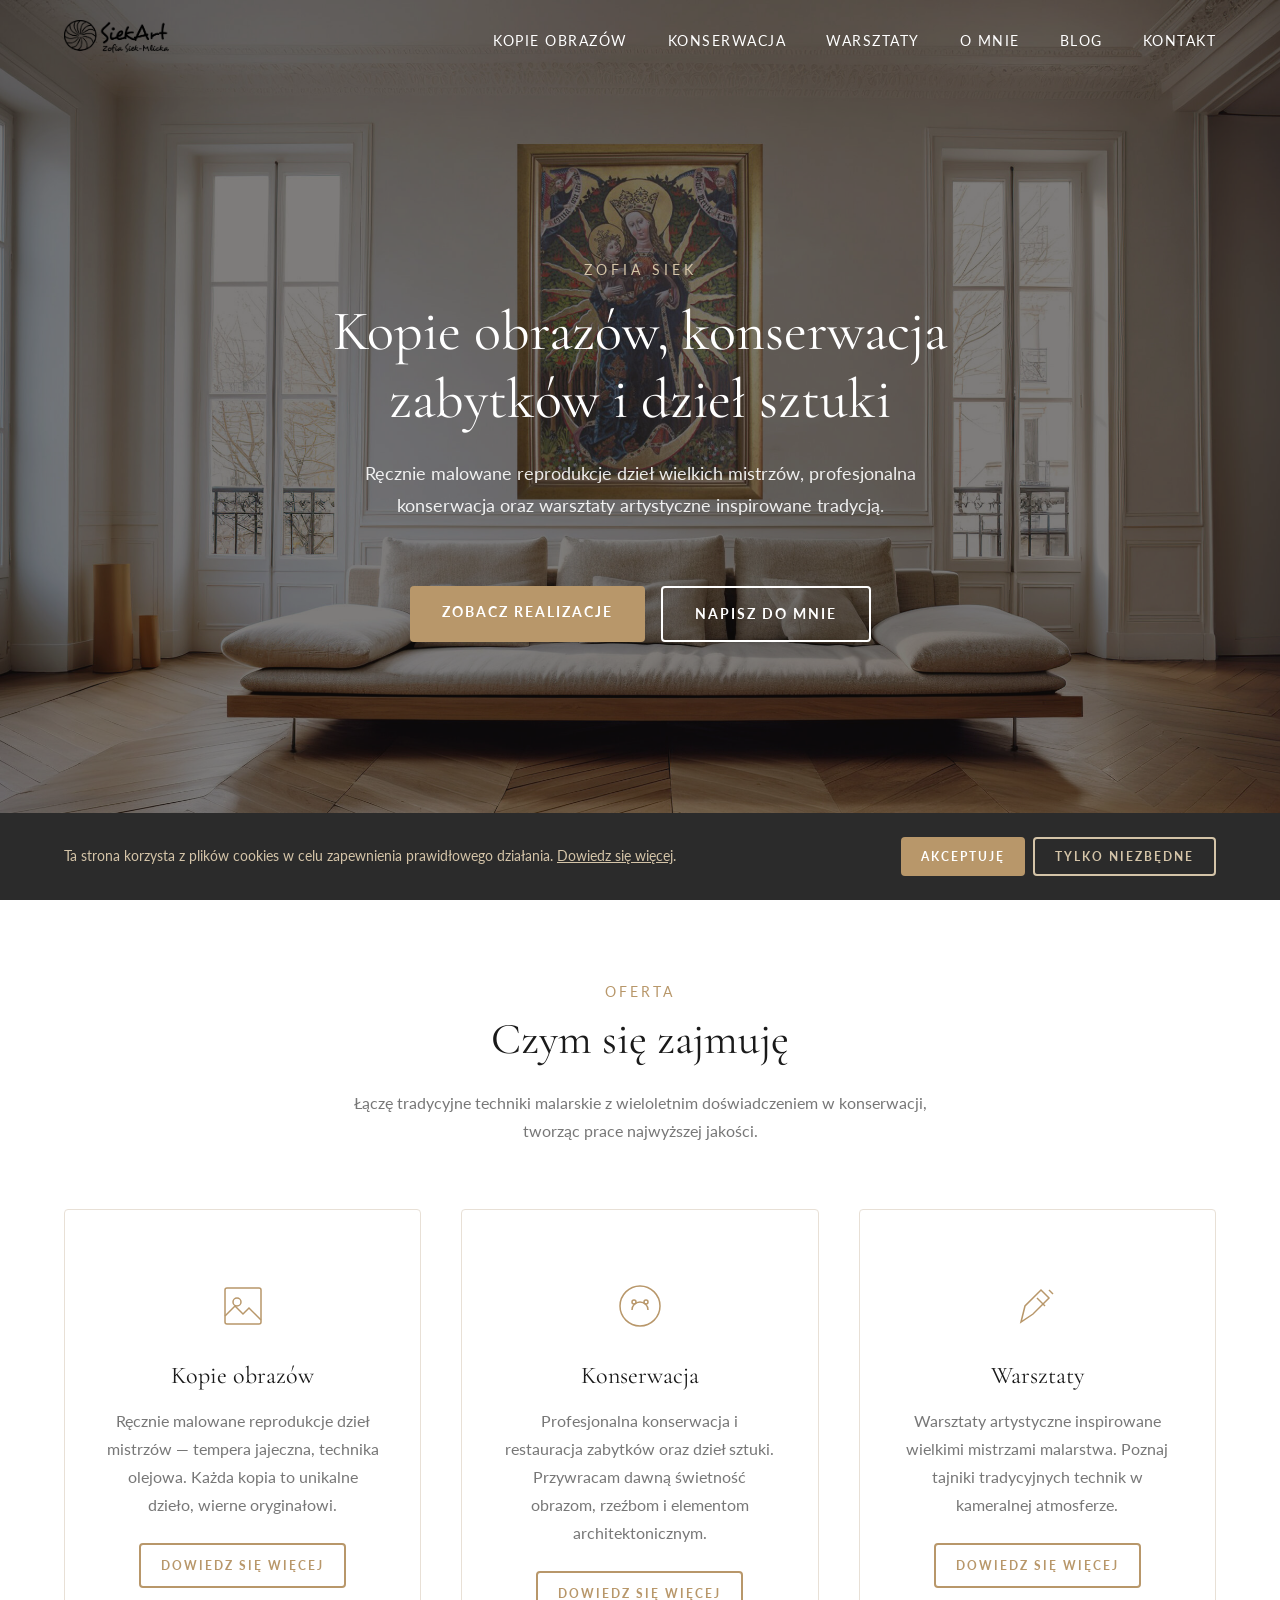
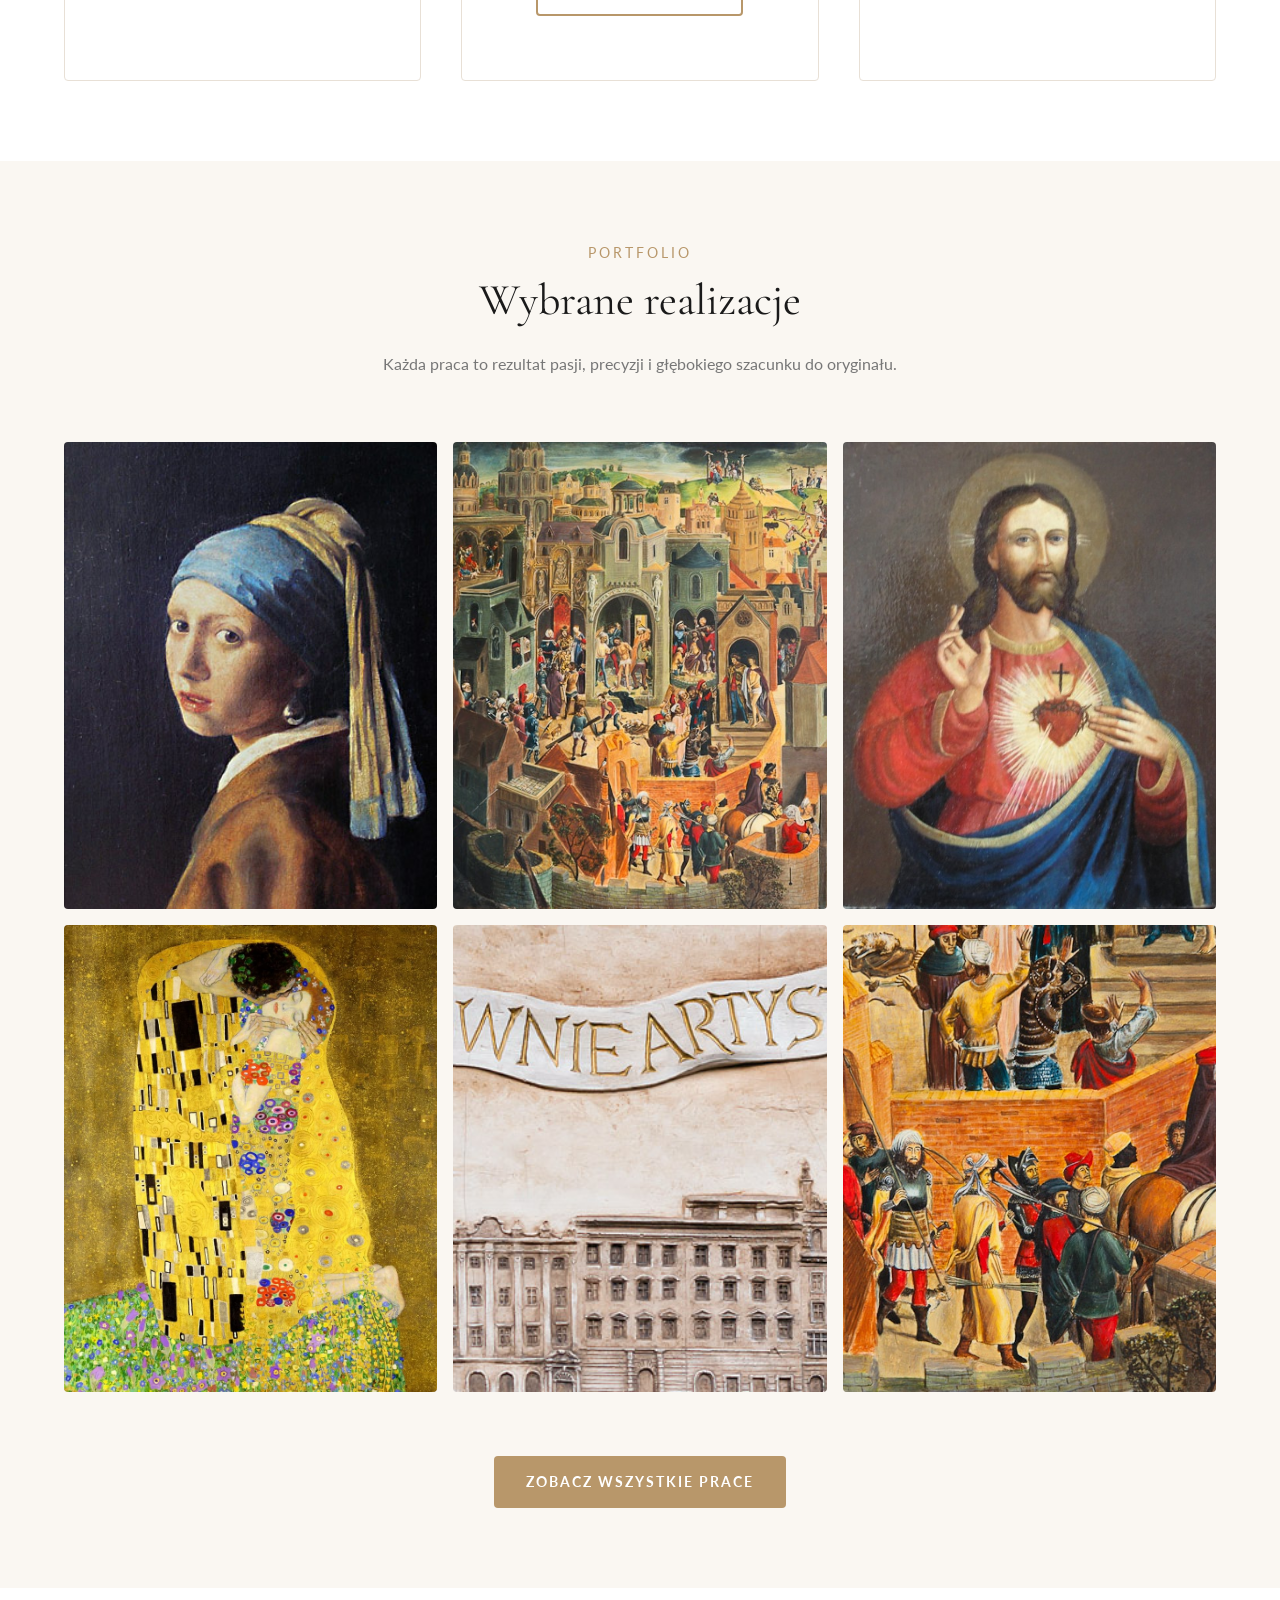
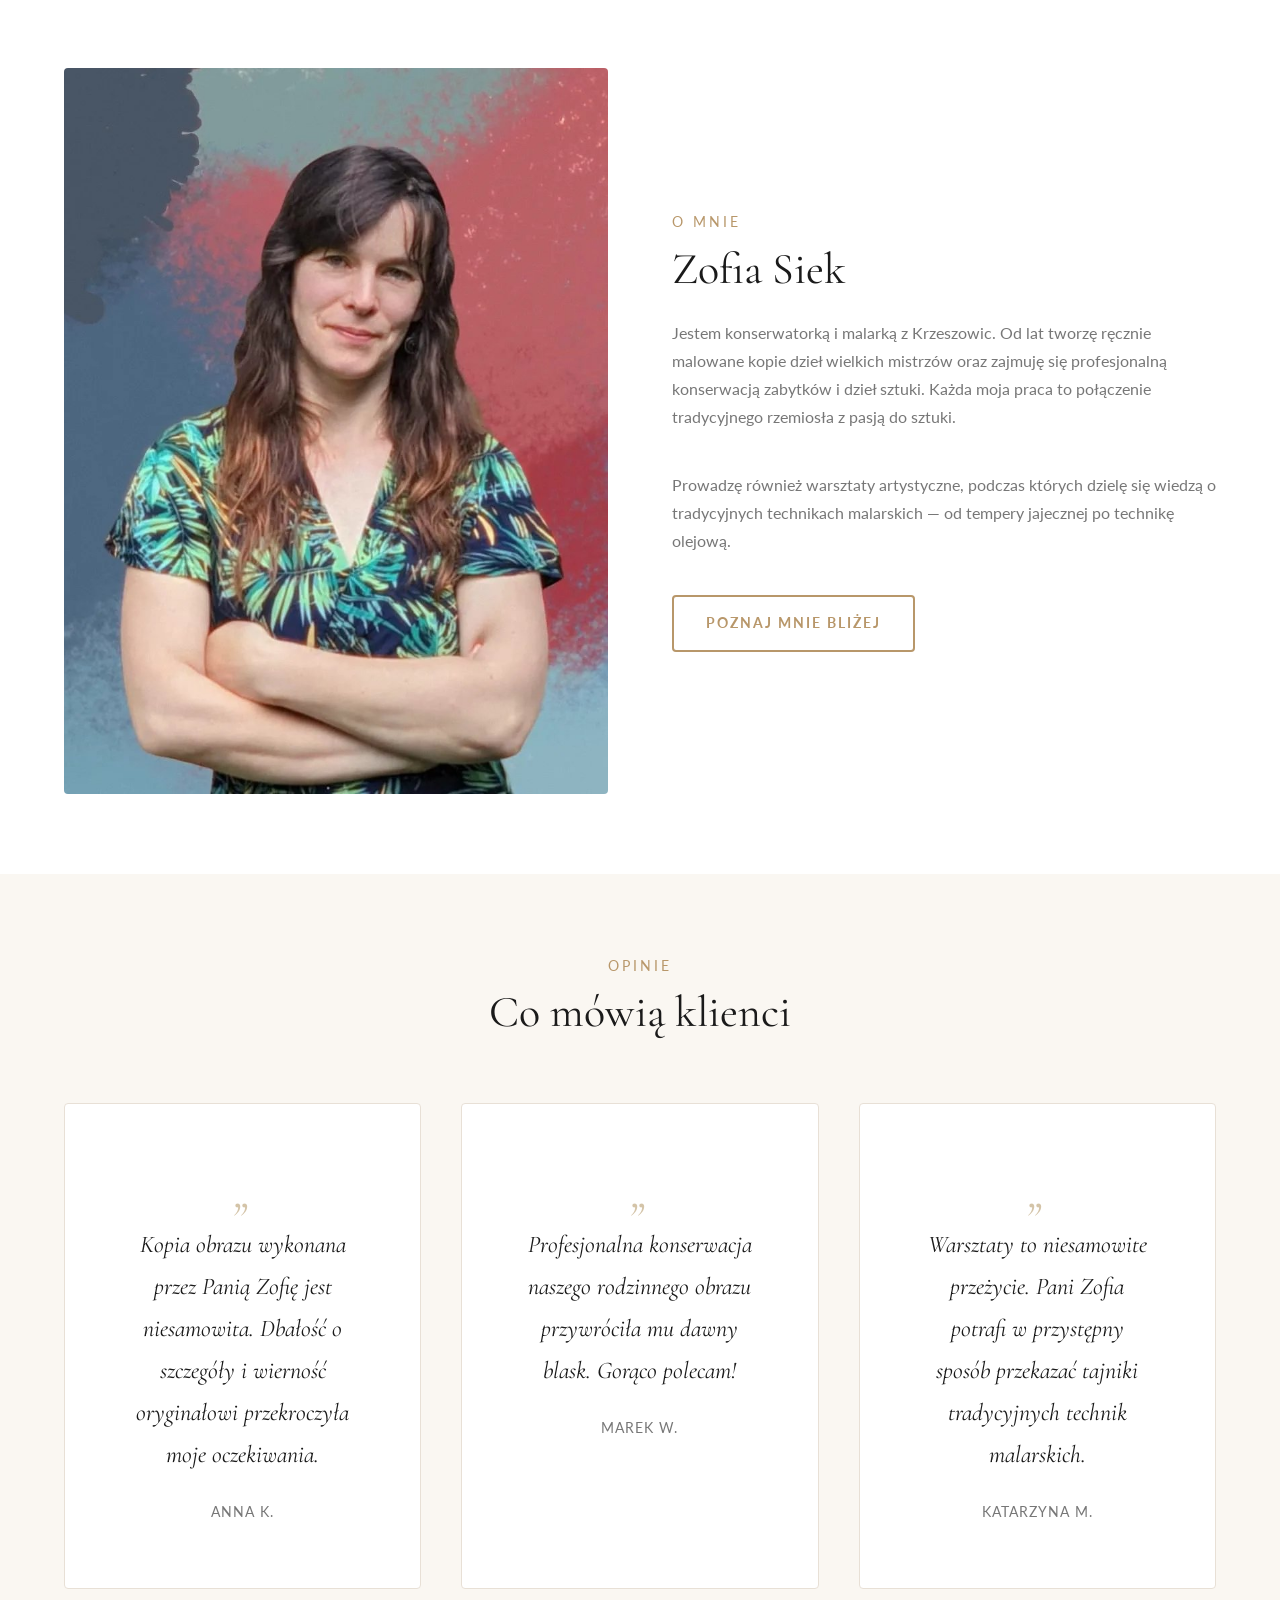
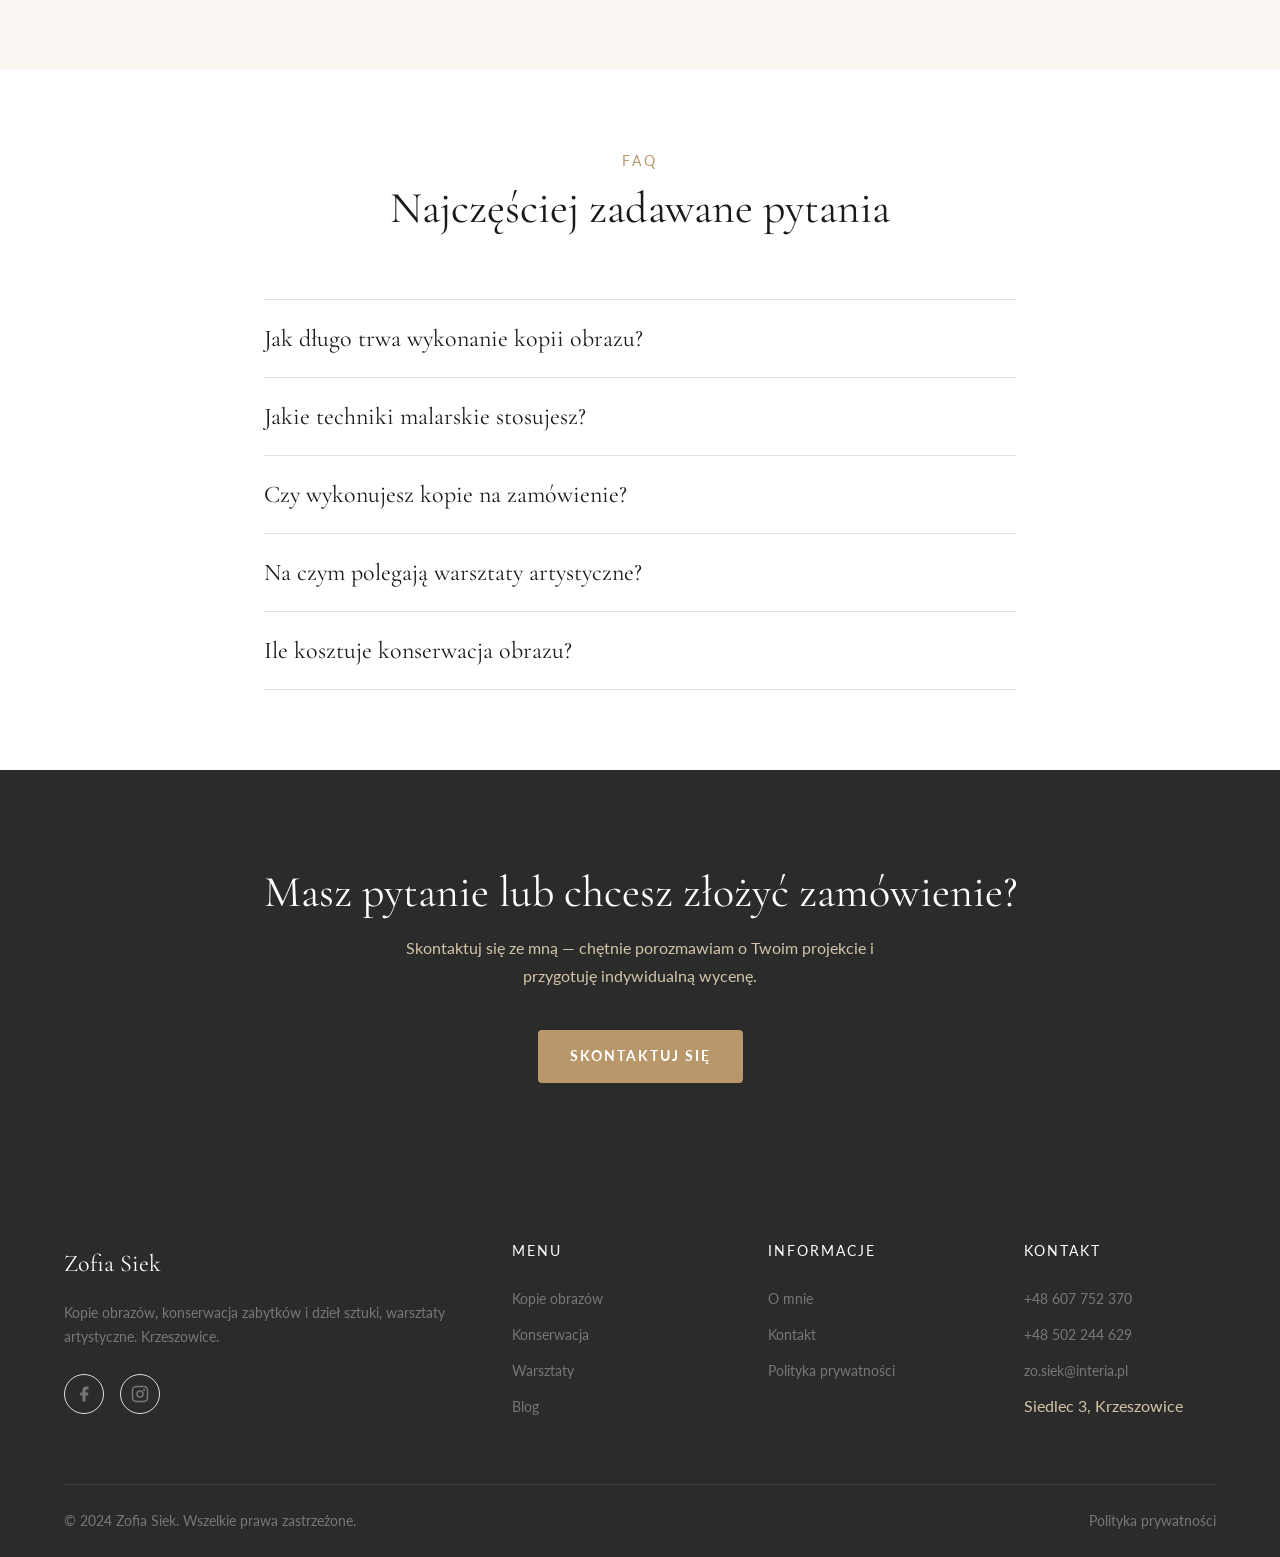
==== commit ecc5bcfe: "update" ====
--- a/index.html
+++ b/index.html
@@ -53,7 +53,7 @@
   <!-- Header -->
   <header class="header header--transparent">
     <div class="header__inner">
-      <a href="index.html" class="header__logo">Zofia Siek</a>
+      <a href="index.html" class="header__logo"><img src="img/logo.png" alt="Zofia Siek"></a>
       <nav>
         <button class="nav__toggle" aria-label="Otwórz menu nawigacji">
           <span></span><span></span><span></span>
@@ -73,7 +73,7 @@
 
   <!-- Hero -->
   <section class="hero">
-    <div class="hero__bg" style="background-image: url('img/hero.jpg');"></div>
+    <div class="hero__bg" style="background-image: url('img/hero-kopie.jpg');"></div>
     <div class="hero__content">
       <p class="hero__subtitle">Zofia Siek</p>
       <h1 class="hero__title">Kopie obrazów, konserwacja zabytków i&nbsp;dzieł sztuki</h1>
@@ -135,45 +135,45 @@
 
       <div class="gallery-grid reveal">
         <div class="gallery-item">
-          <div class="img-placeholder">Kopia obrazu 1</div>
-          <div class="gallery-item__overlay">
-            <span class="gallery-item__title">Dama z gronostajem</span>
-            <span class="gallery-item__meta">Kopia — tempera jajeczna</span>
-          </div>
-        </div>
-        <div class="gallery-item">
-          <div class="img-placeholder">Kopia obrazu 2</div>
-          <div class="gallery-item__overlay">
-            <span class="gallery-item__title">Madonna Sykstyńska</span>
+          <img src="img/galeria-vermeer.jpg" alt="Kopia obrazu Vermeer — Dziewczyna z perłą" loading="lazy">
+          <div class="gallery-item__overlay">
+            <span class="gallery-item__title">Dziewczyna z perłą</span>
+            <span class="gallery-item__meta">Kopia wg Vermeera — technika olejowa</span>
+          </div>
+        </div>
+        <div class="gallery-item">
+          <img src="img/galeria-memling-1.jpg" alt="Kopia obrazu Memlinga — detal" loading="lazy">
+          <div class="gallery-item__overlay">
+            <span class="gallery-item__title">Pasja wg Memlinga</span>
             <span class="gallery-item__meta">Kopia — technika olejowa</span>
           </div>
         </div>
         <div class="gallery-item">
-          <div class="img-placeholder">Kopia obrazu 3</div>
-          <div class="gallery-item__overlay">
-            <span class="gallery-item__title">Konserwacja ołtarza</span>
-            <span class="gallery-item__meta">Konserwacja — drewno polichromowane</span>
-          </div>
-        </div>
-        <div class="gallery-item">
-          <div class="img-placeholder">Kopia obrazu 4</div>
-          <div class="gallery-item__overlay">
-            <span class="gallery-item__title">Portret renesansowy</span>
+          <img src="img/konserwacja-serce-po.jpg" alt="Obraz Najświętsze Serce Jezusa po konserwacji" loading="lazy">
+          <div class="gallery-item__overlay">
+            <span class="gallery-item__title">Najświętsze Serce Jezusa</span>
+            <span class="gallery-item__meta">Konserwacja — obraz olejny</span>
+          </div>
+        </div>
+        <div class="gallery-item">
+          <img src="img/galeria-klimt.jpg" alt="Kopia obrazu Klimta — Pocałunek" loading="lazy">
+          <div class="gallery-item__overlay">
+            <span class="gallery-item__title">Pocałunek wg Klimta</span>
             <span class="gallery-item__meta">Kopia — technika olejowa</span>
           </div>
         </div>
         <div class="gallery-item">
-          <div class="img-placeholder">Kopia obrazu 5</div>
-          <div class="gallery-item__overlay">
-            <span class="gallery-item__title">Ikona bizantyjska</span>
-            <span class="gallery-item__meta">Kopia — tempera na desce</span>
-          </div>
-        </div>
-        <div class="gallery-item">
-          <div class="img-placeholder">Kopia obrazu 6</div>
-          <div class="gallery-item__overlay">
-            <span class="gallery-item__title">Pejzaż romantyczny</span>
-            <span class="gallery-item__meta">Kopia — technika olejowa</span>
+          <img src="img/realizacje-ikona.jpg" alt="Ręcznie pisana ikona" loading="lazy">
+          <div class="gallery-item__overlay">
+            <span class="gallery-item__title">Ikona</span>
+            <span class="gallery-item__meta">Tempera na desce</span>
+          </div>
+        </div>
+        <div class="gallery-item">
+          <img src="img/galeria-memling-2.jpg" alt="Kopia obrazu Memlinga — fragment Pasji" loading="lazy">
+          <div class="gallery-item__overlay">
+            <span class="gallery-item__title">Pasja — fragment</span>
+            <span class="gallery-item__meta">Kopia wg Memlinga — technika olejowa</span>
           </div>
         </div>
       </div>
@@ -189,7 +189,7 @@
     <div class="container">
       <div class="about-teaser">
         <div class="about-teaser__image reveal">
-          <div class="img-placeholder" style="height: 100%;">Zdjęcie artystki</div>
+          <img src="img/zofia-siek.jpg" alt="Zofia Siek — konserwatorka i malarka">
         </div>
         <div class="reveal">
           <p class="about-teaser__subtitle">O mnie</p>
--- a/css/style.css
+++ b/css/style.css
@@ -270,6 +270,13 @@
   font-weight: 600;
   color: var(--color-heading);
   transition: color var(--transition);
+  display: flex;
+  align-items: center;
+}
+
+.header__logo img {
+  height: 40px;
+  width: auto;
 }
 
 .header--transparent .header__logo {
@@ -489,6 +496,10 @@
   display: grid;
   grid-template-columns: repeat(3, 1fr);
   gap: var(--space-sm);
+}
+
+.gallery-grid--2 {
+  grid-template-columns: repeat(2, 1fr);
 }
 
 .gallery-item {
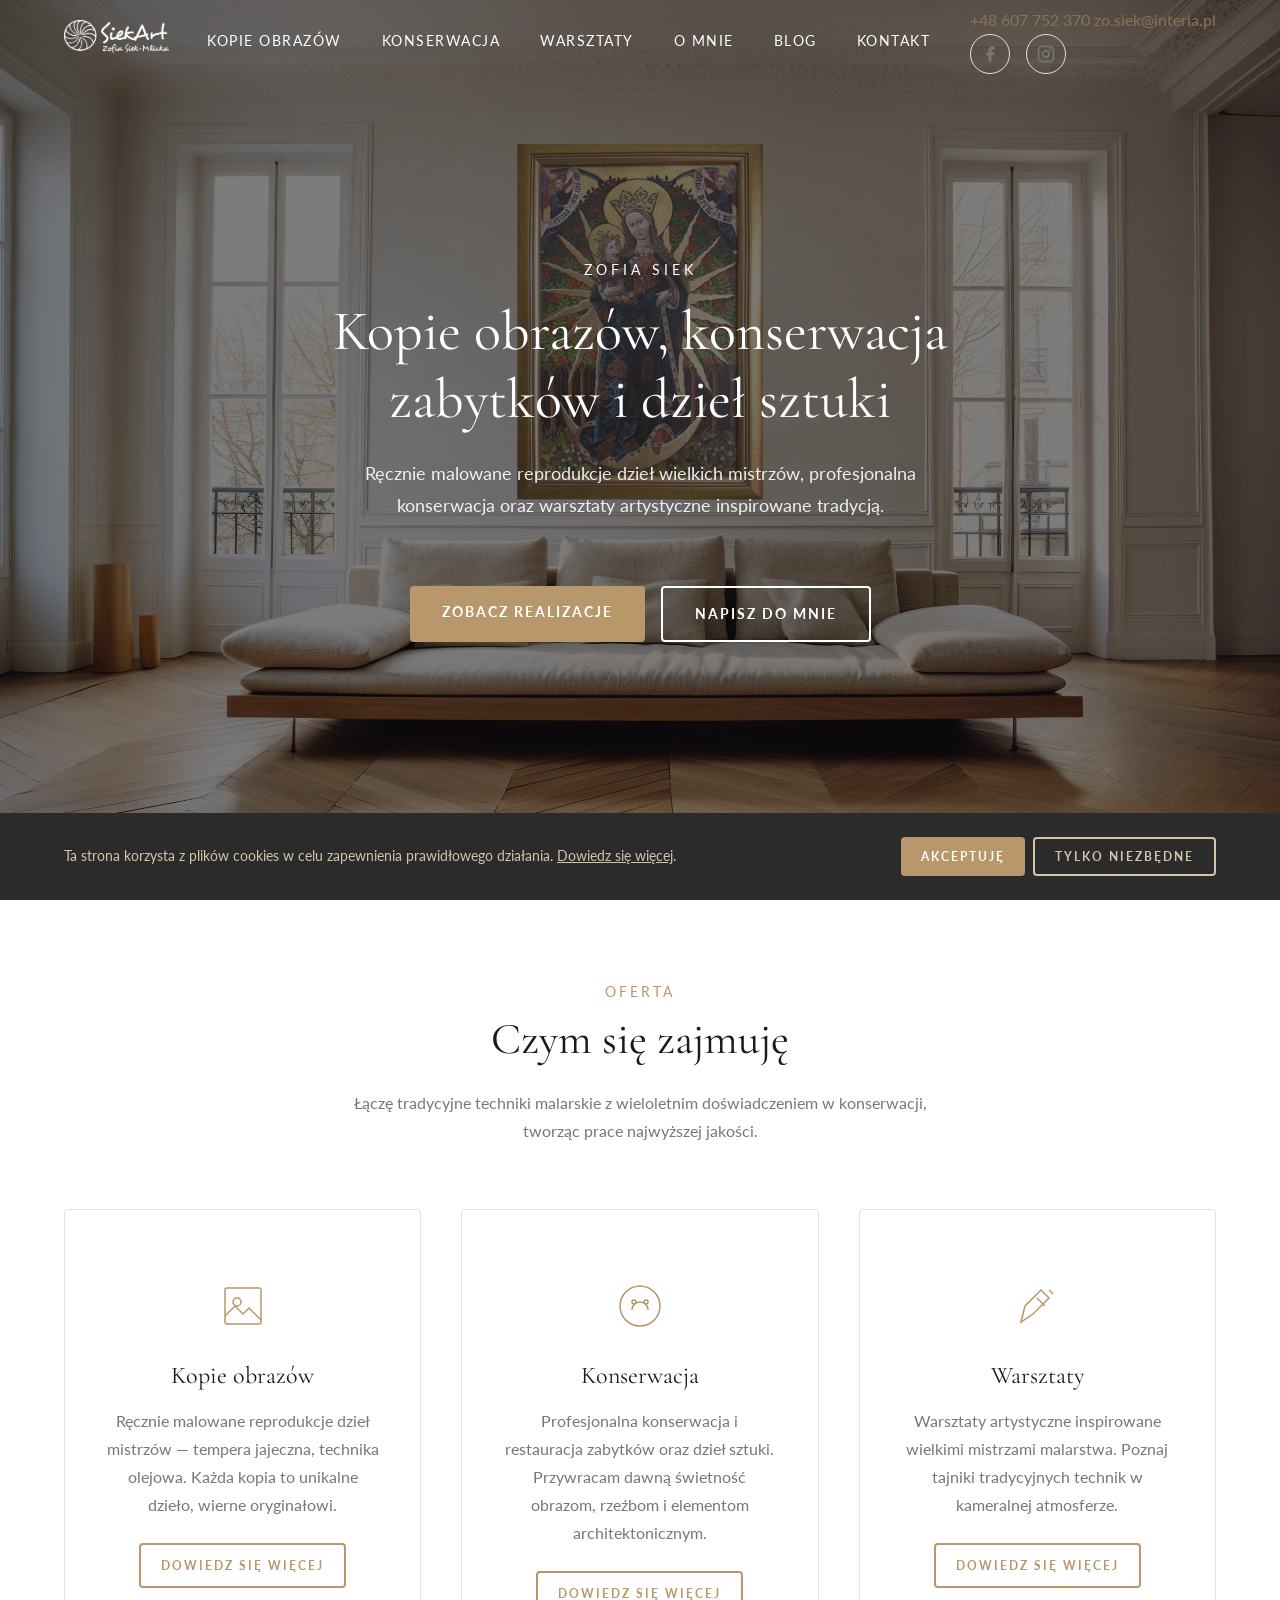
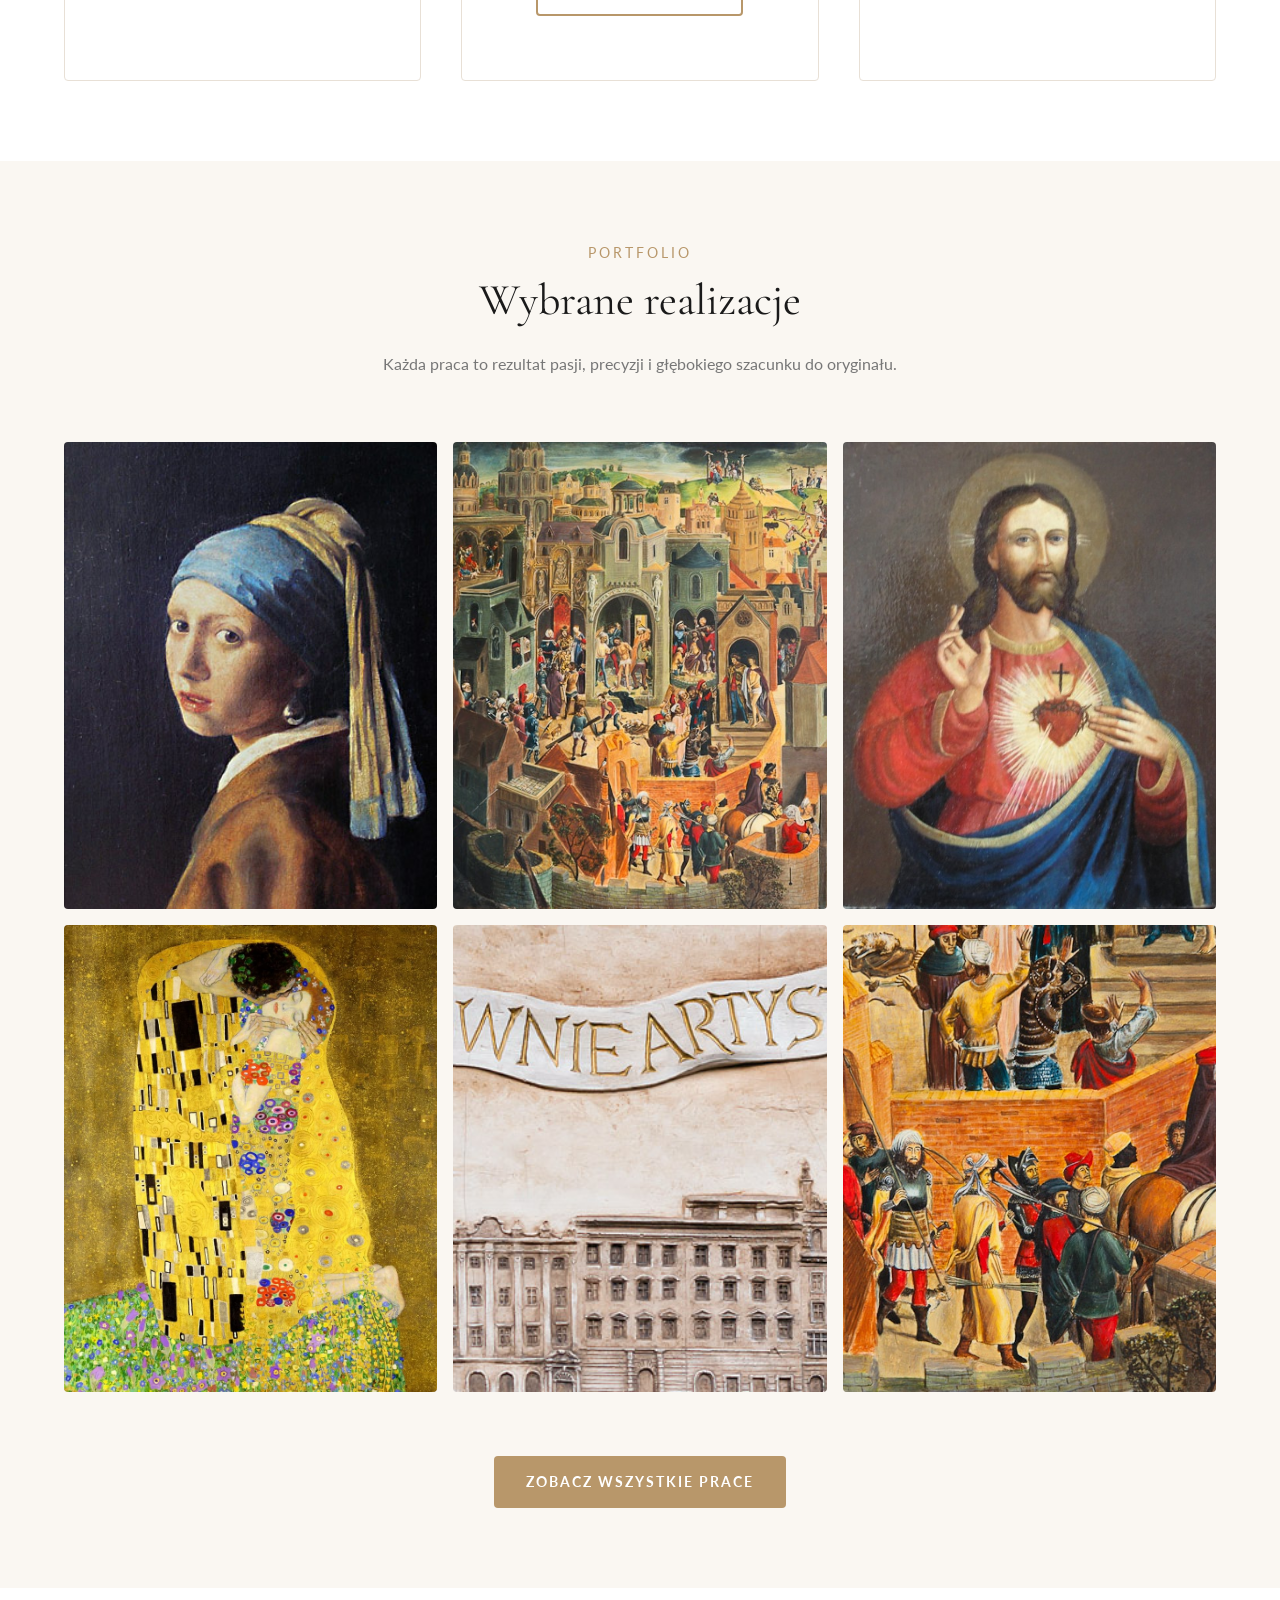
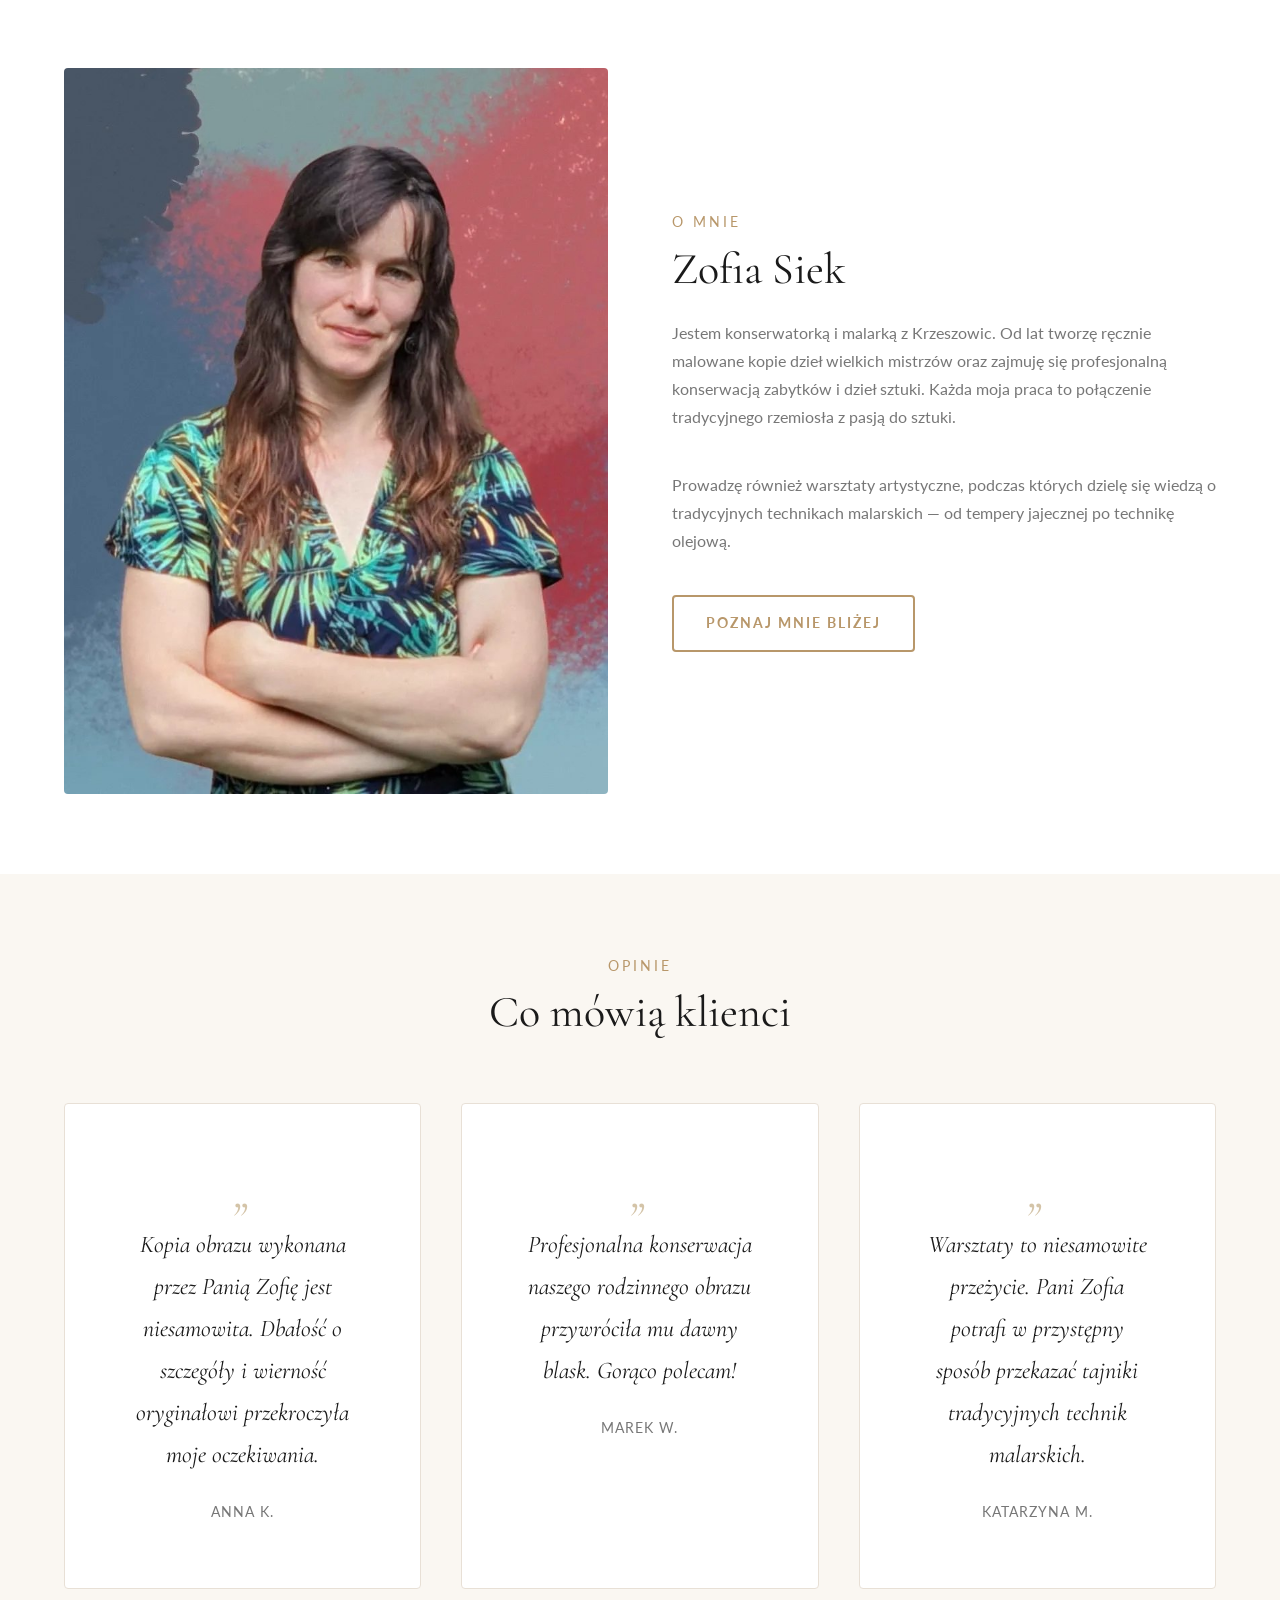
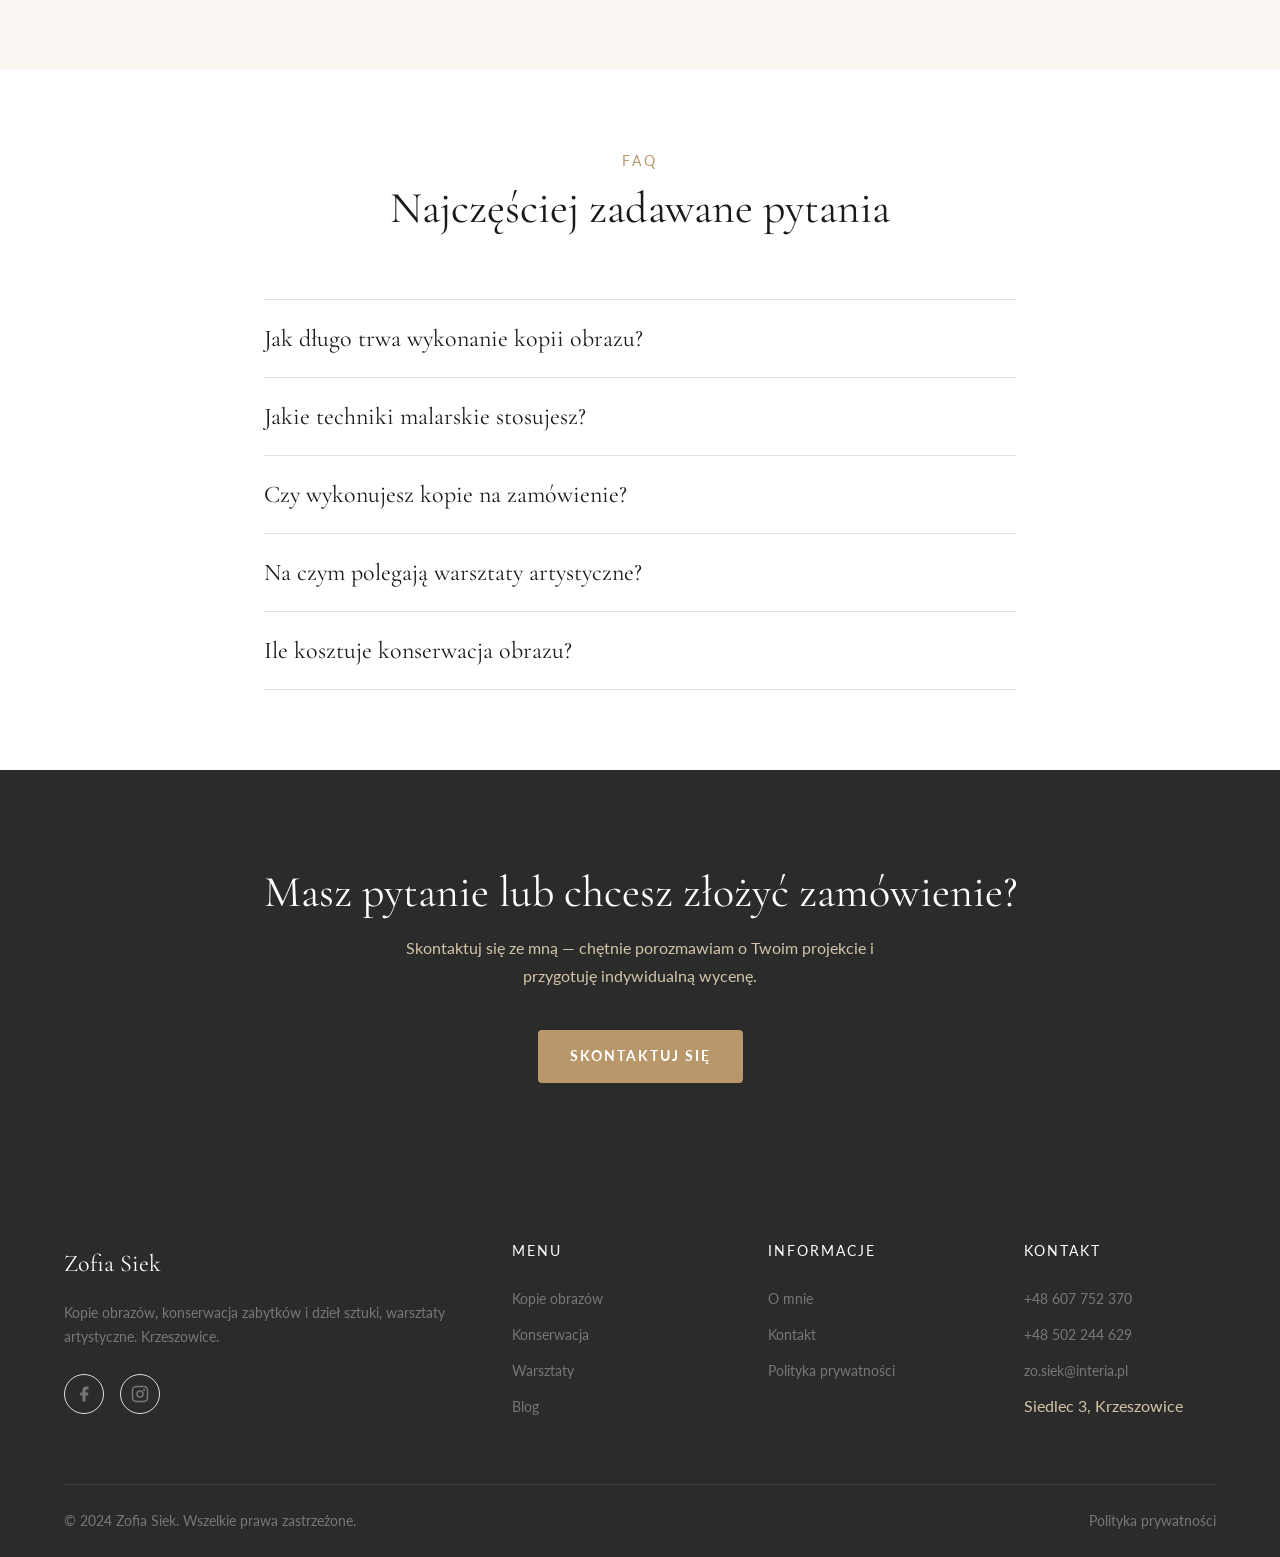
==== commit 2958b0ea: "update" ====
--- a/index.html
+++ b/index.html
@@ -65,6 +65,16 @@
           <li><a href="o-mnie.html" class="nav__link">O mnie</a></li>
           <li><a href="blog.html" class="nav__link">Blog</a></li>
           <li><a href="kontakt.html" class="nav__link">Kontakt</a></li>
+                  <li class="nav__footer">
+            <div class="nav__footer-contact">
+              <a href="tel:+48607752370">+48 607 752 370</a>
+              <a href="mailto:zo.siek@interia.pl">zo.siek@interia.pl</a>
+            </div>
+            <div class="social-links">
+              <a href="https://pl-pl.facebook.com/Zofia.siekart" target="_blank" rel="noopener noreferrer" aria-label="Facebook"><svg viewBox="0 0 24 24"><path d="M18 2h-3a5 5 0 00-5 5v3H7v4h3v8h4v-8h3l1-4h-4V7a1 1 0 011-1h3z"/></svg></a>
+              <a href="https://www.instagram.com/zofia.siekart/" target="_blank" rel="noopener noreferrer" aria-label="Instagram"><svg viewBox="0 0 24 24"><rect x="2" y="2" width="20" height="20" rx="5" ry="5" fill="none" stroke="currentColor" stroke-width="2"/><circle cx="12" cy="12" r="4" fill="none" stroke="currentColor" stroke-width="2"/><circle cx="17.5" cy="6.5" r="1.5"/></svg></a>
+            </div>
+          </li>
         </ul>
       </nav>
     </div>
--- a/css/style.css
+++ b/css/style.css
@@ -318,6 +318,10 @@
   width: 100%;
 }
 
+.header--transparent .header__logo img {
+  filter: brightness(0) invert(1);
+}
+
 .header--transparent .nav__link {
   color: var(--color-white);
 }
@@ -400,7 +404,8 @@
   text-transform: uppercase;
   letter-spacing: 4px;
   margin-bottom: var(--space-sm);
-  color: var(--color-accent-light);
+  color: var(--color-white);
+  text-shadow: 0 2px 12px rgba(0, 0, 0, 0.6);
 }
 
 .hero__title {
@@ -1262,21 +1267,27 @@
     display: flex;
   }
 
+  .nav__toggle.active span {
+    background-color: var(--color-heading);
+  }
+
   .nav__list {
     position: fixed;
     top: 0;
     right: 0;
-    width: 300px;
+    width: 320px;
+    max-width: 85vw;
     height: 100vh;
-    background: var(--color-white);
+    background: var(--color-bg-warm);
     flex-direction: column;
-    align-items: flex-start;
-    justify-content: center;
-    padding: var(--space-xl);
-    gap: var(--space-md);
+    align-items: stretch;
+    justify-content: flex-start;
+    padding: calc(var(--header-height) + var(--space-lg)) var(--space-lg) var(--space-lg);
+    gap: 0;
     transform: translateX(100%);
     transition: transform var(--transition);
-    box-shadow: -5px 0 30px rgba(0, 0, 0, 0.1);
+    box-shadow: -10px 0 40px rgba(0, 0, 0, 0.15);
+    overflow-y: auto;
   }
 
   .nav__list.open {
@@ -1285,6 +1296,57 @@
 
   .nav__list.open .nav__link {
     color: var(--color-text);
+  }
+
+  .nav__list li {
+    border-bottom: 1px solid var(--color-border);
+  }
+
+  .nav__list .nav__link {
+    display: block;
+    padding: var(--space-sm) 0;
+    font-size: var(--fs-base);
+    letter-spacing: 1px;
+  }
+
+  .nav__list .nav__link::after {
+    display: none;
+  }
+
+  .nav__list .nav__link:hover,
+  .nav__list .nav__link--active {
+    color: var(--color-accent);
+  }
+
+  .nav__list .nav__link--active {
+    font-weight: 700;
+  }
+
+  /* Mobile nav footer */
+  .nav__footer {
+    display: block;
+    margin-top: auto;
+    padding-top: var(--space-lg);
+  }
+
+  .nav__footer-contact {
+    font-size: var(--fs-sm);
+    color: var(--color-muted);
+    margin-bottom: var(--space-sm);
+  }
+
+  .nav__footer-contact a {
+    display: block;
+    color: var(--color-text);
+    padding: 4px 0;
+  }
+
+  .nav__footer-contact a:hover {
+    color: var(--color-accent);
+  }
+
+  .nav__footer .social-links {
+    margin-top: var(--space-sm);
   }
 
   .mobile-nav-overlay {
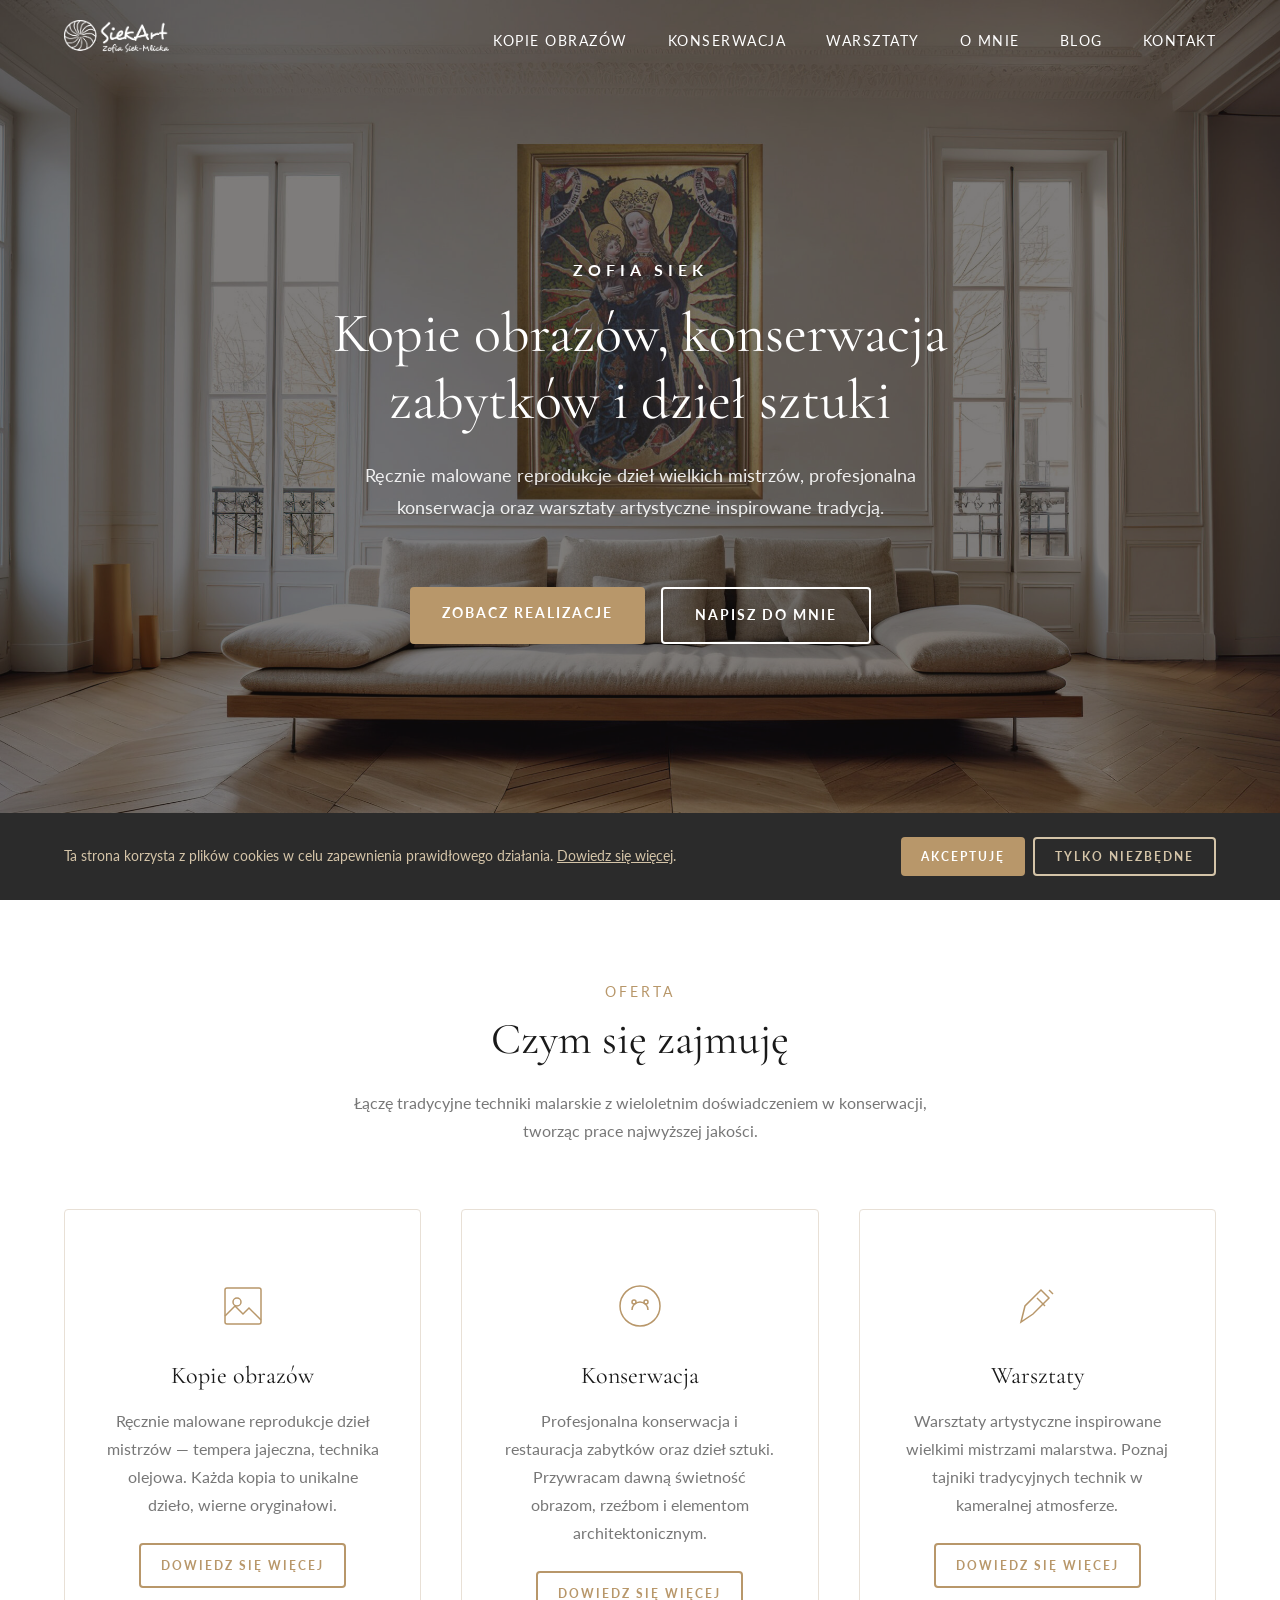
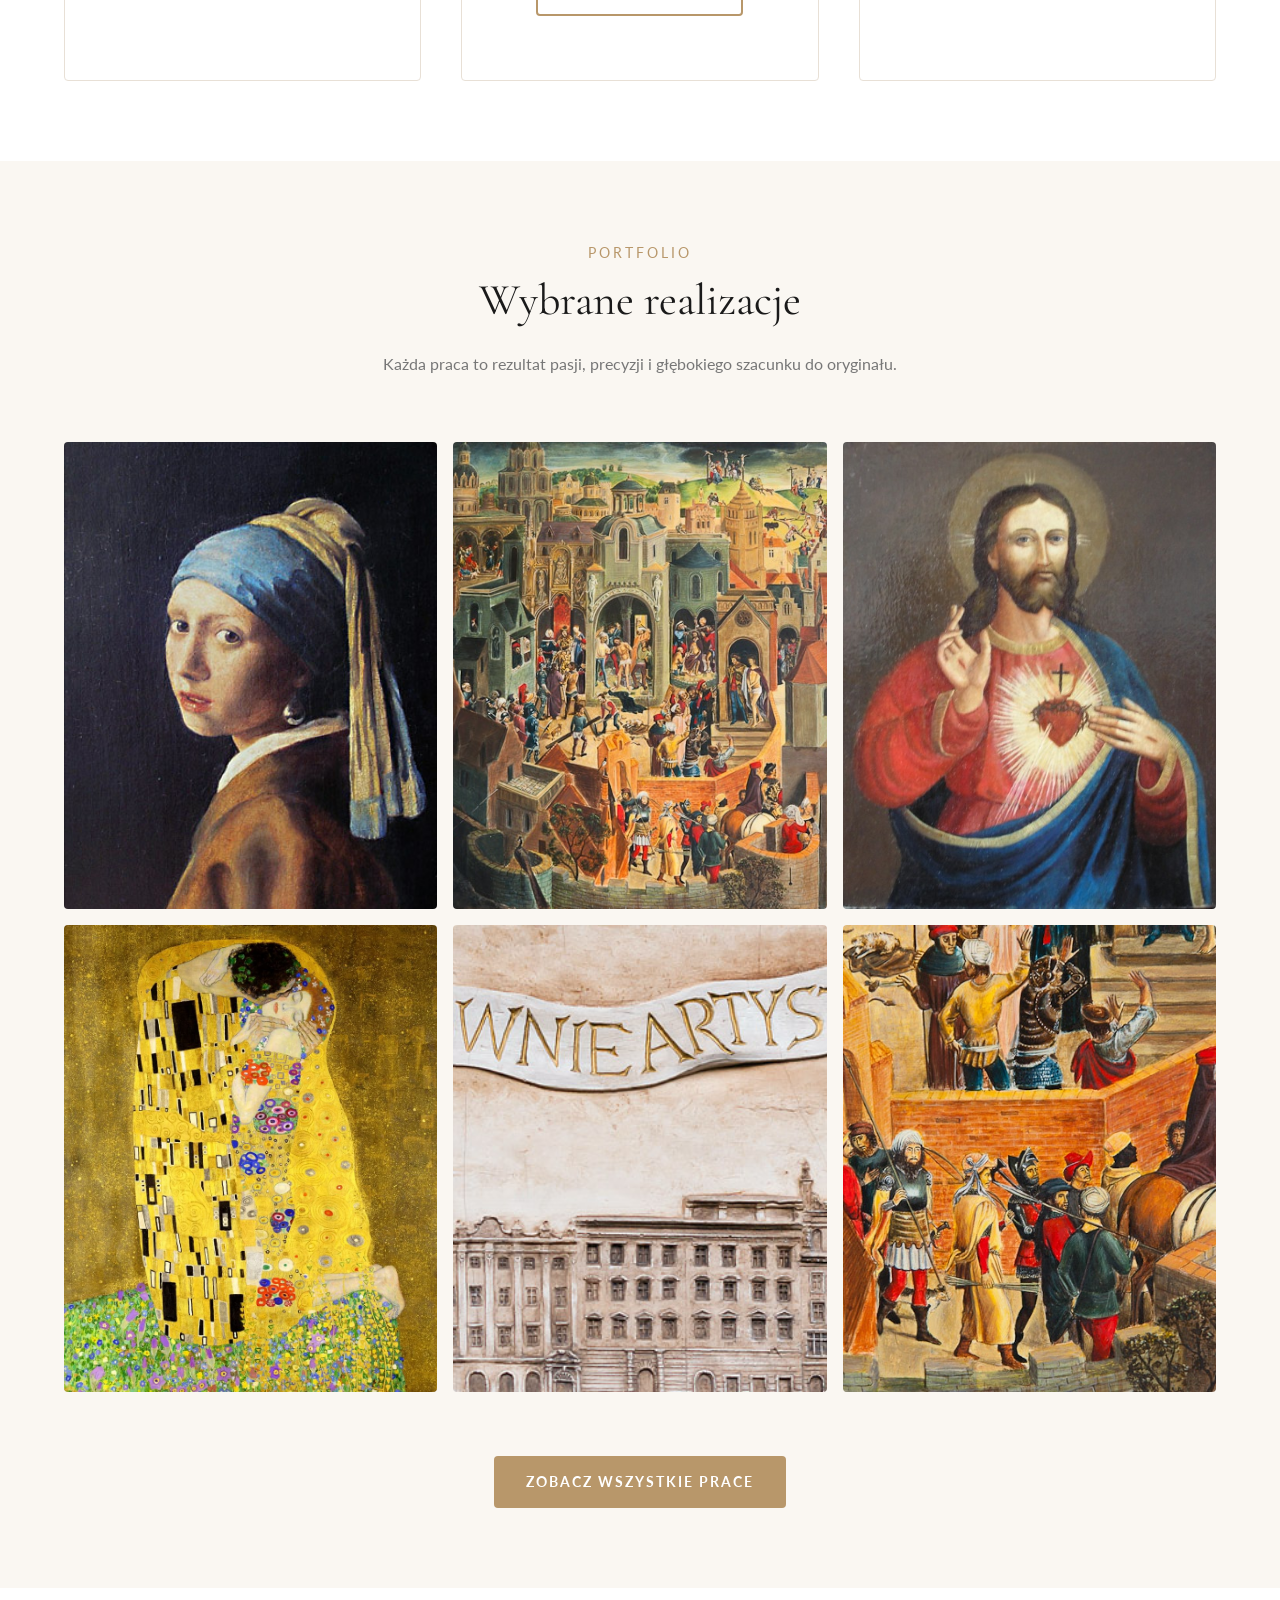
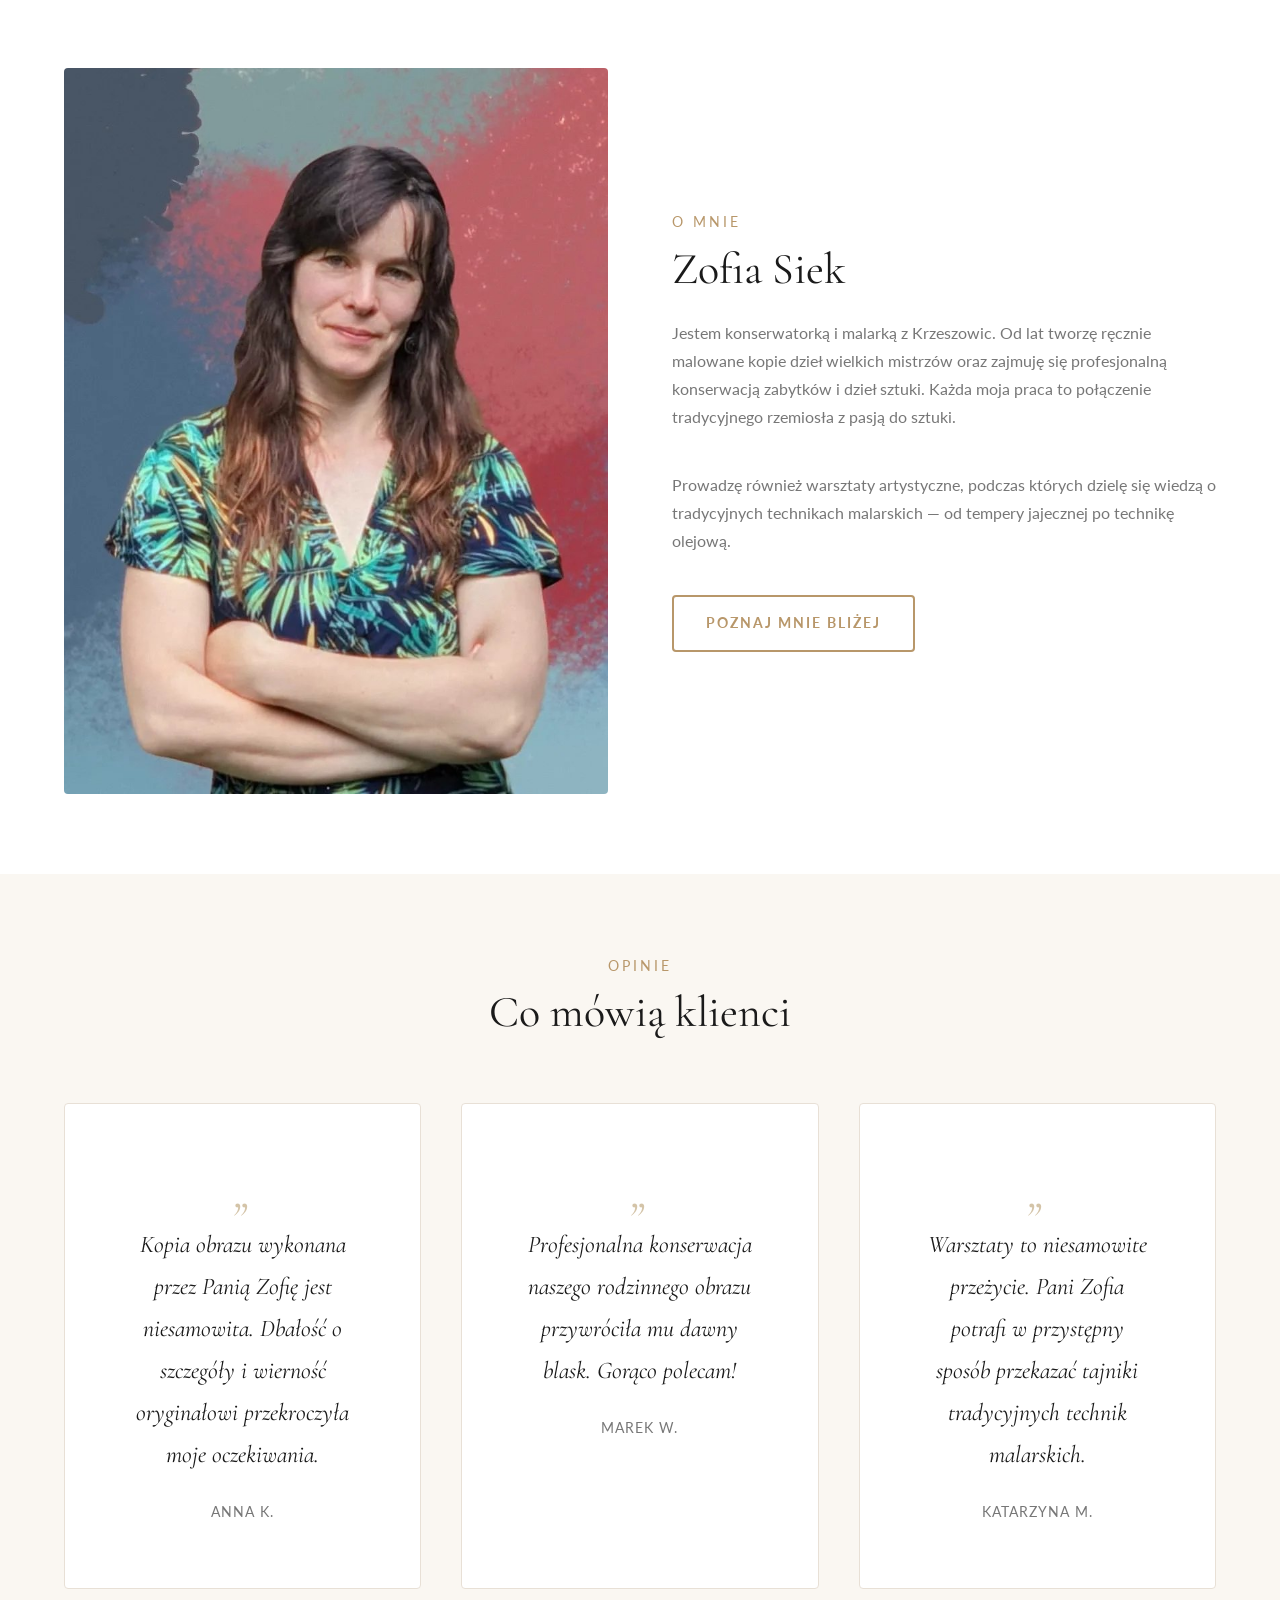
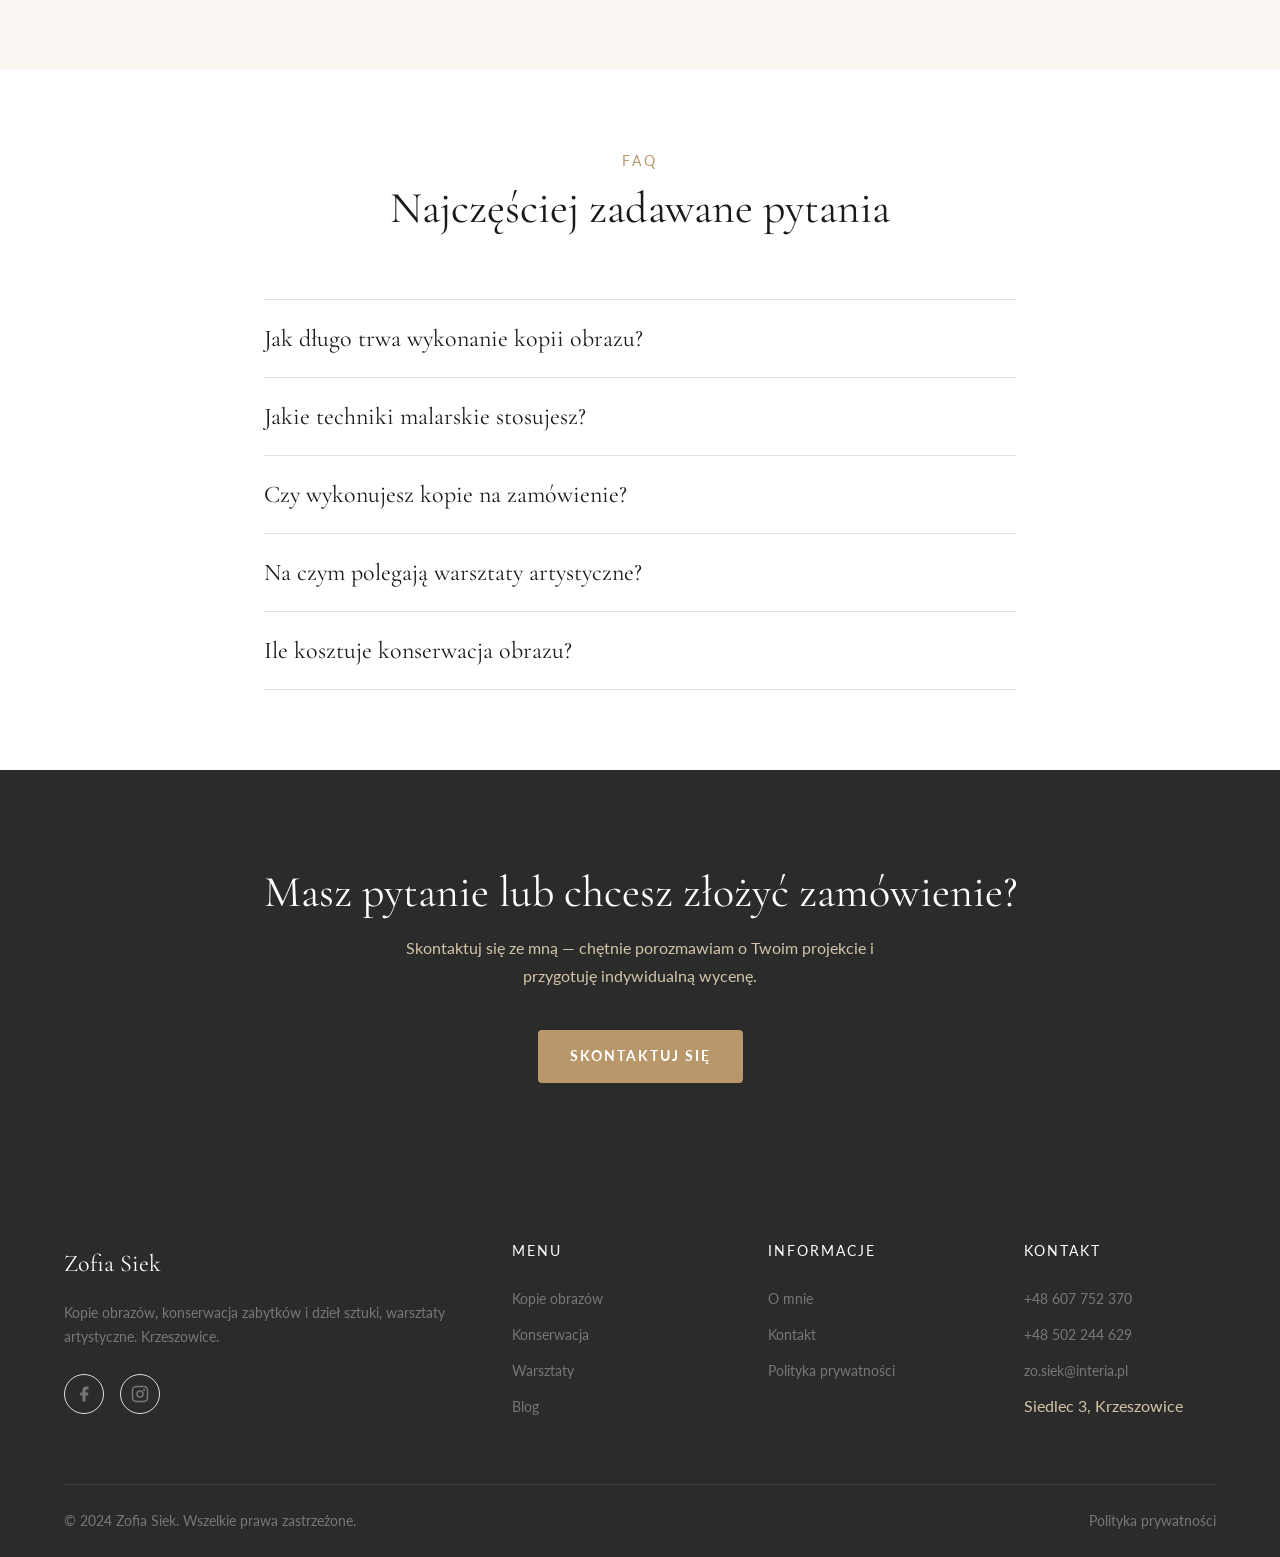
==== commit 8e0dddd9: "update" ====
--- a/index.html
+++ b/index.html
@@ -23,6 +23,7 @@
   <link rel="preconnect" href="https://fonts.gstatic.com" crossorigin>
   <link href="https://fonts.googleapis.com/css2?family=Cormorant+Garamond:ital,wght@0,400;0,500;0,600;1,400&family=Lato:wght@300;400;700&display=swap" rel="stylesheet">
 
+  <link rel="icon" type="image/svg+xml" href="img/favicon.svg">
   <link rel="stylesheet" href="css/style.css">
 
   <!-- Structured Data -->
--- a/css/style.css
+++ b/css/style.css
@@ -330,6 +330,11 @@
   color: var(--color-text);
 }
 
+/* Nav footer - hidden on desktop, visible in mobile menu */
+.nav__footer {
+  display: none;
+}
+
 /* Hamburger */
 .nav__toggle {
   display: none;
@@ -400,9 +405,10 @@
 
 .hero__subtitle {
   font-family: var(--font-body);
-  font-size: var(--fs-sm);
+  font-size: var(--fs-base);
+  font-weight: 700;
   text-transform: uppercase;
-  letter-spacing: 4px;
+  letter-spacing: 5px;
   margin-bottom: var(--space-sm);
   color: var(--color-white);
   text-shadow: 0 2px 12px rgba(0, 0, 0, 0.6);
